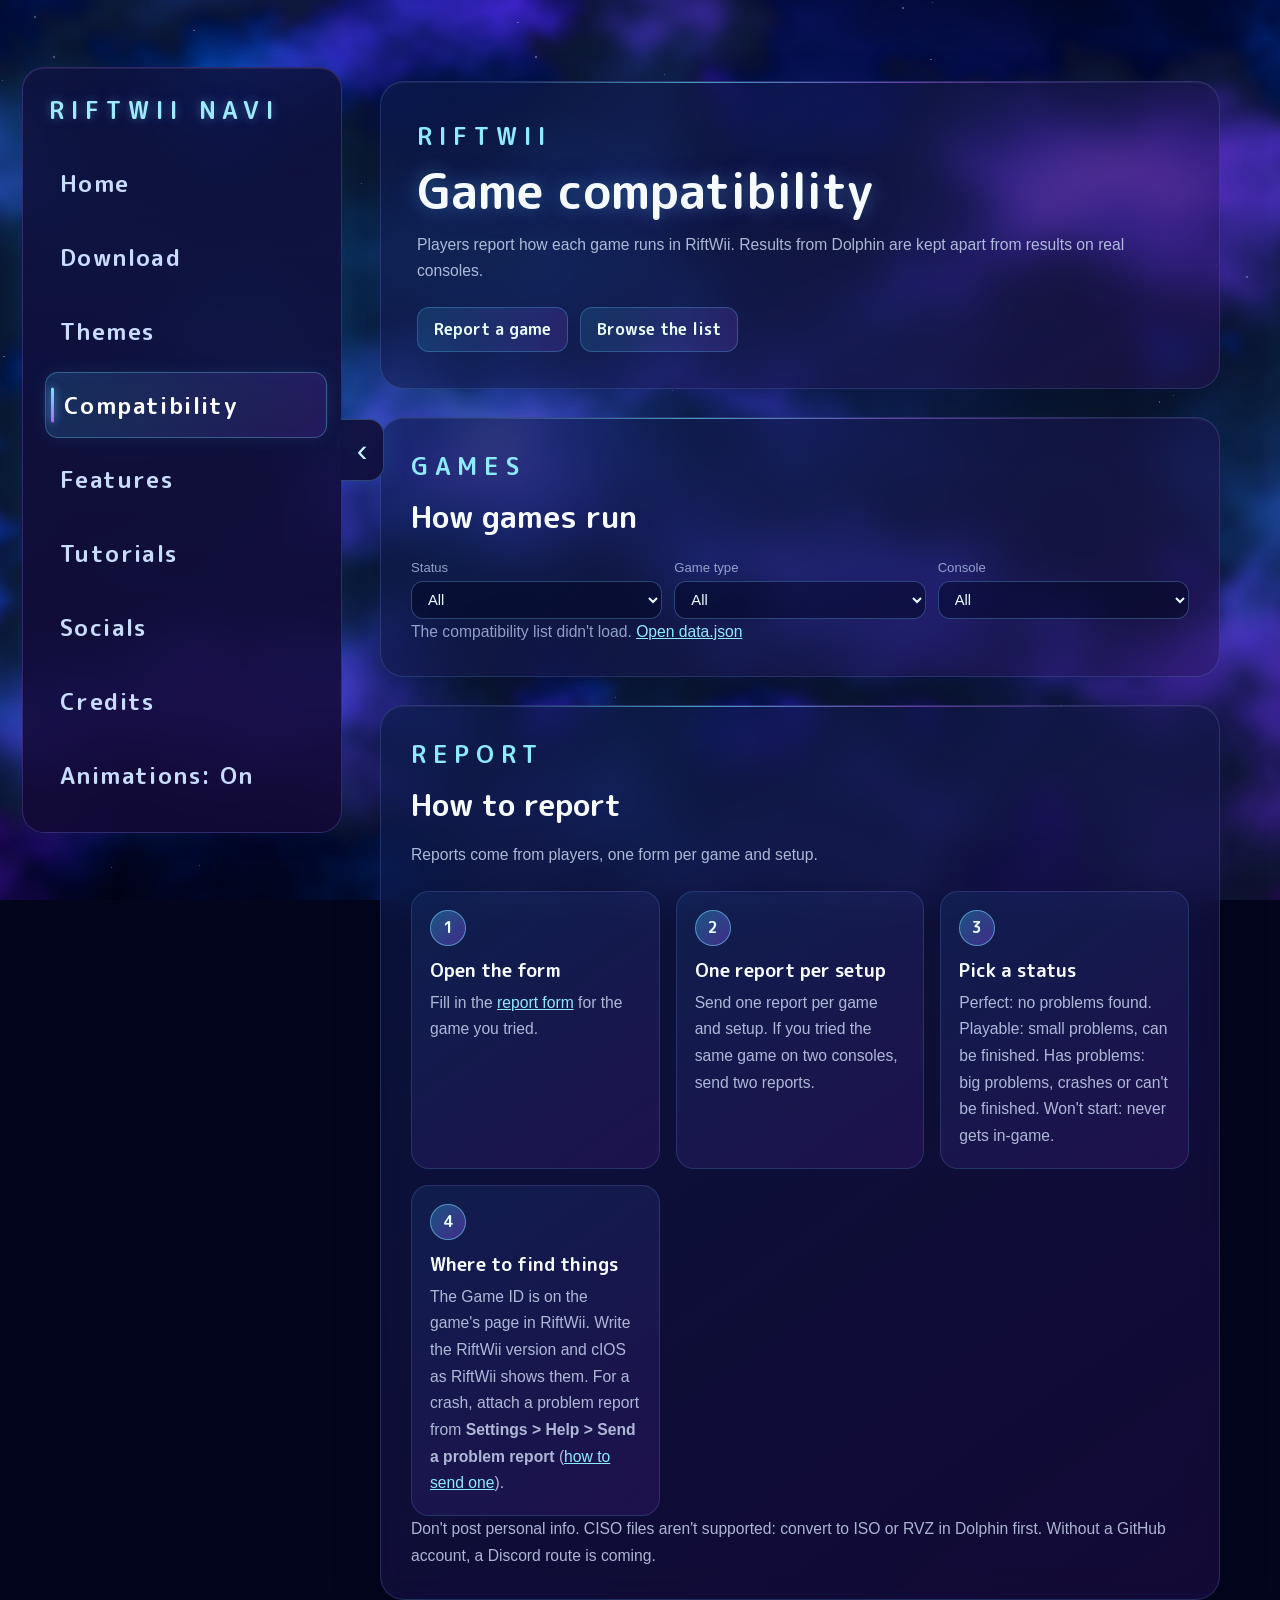
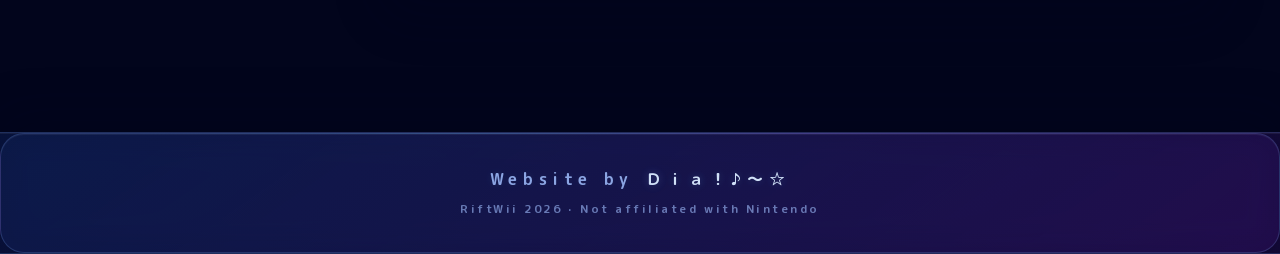
==== site/compatibility.html @ 5baed7f6 "Website: a Compatibility page, the list of how games run in RiftWii The page reads the reports from " ====
<!-- SPDX-FileCopyrightText: 2026 RiftWii contributors -->
<!-- SPDX-License-Identifier: GPL-3.0-or-later -->
<!DOCTYPE html>
<html lang="en">
<head>
    <meta charset="UTF-8">
    <meta name="viewport" content="width=device-width, initial-scale=1.0">
    <title>Compatibility - RiftWii</title>
    <meta name="description" content="Which games run in RiftWii, as reported by players.">
    <link rel="stylesheet" href="css/lightbox.css?v=20261021-6">
    <link rel="stylesheet" href="css/style.css?v=20261105-1">

    <meta property="og:title" content="RiftWii Compatibility">
    <meta
        property="og:description"
        content="Which games run in RiftWii, as reported by players."
    >
    <meta property="og:type" content="website">
    <meta
        property="og:image"
        content="https://github.com/KakarottoCake/Riftwii/raw/main/docs/images/banner.png"
    >
    <meta name="twitter:card" content="summary_large_image">
    <meta name="twitter:title" content="RiftWii Compatibility">
    <meta
        name="twitter:description"
        content="Which games run in RiftWii, as reported by players."
    >
    <meta
        name="twitter:image"
        content="https://github.com/KakarottoCake/Riftwii/raw/main/docs/images/banner.png"
    >
    <link
        rel="icon"
        type="image/png"
        href="https://github.com/KakarottoCake/Riftwii/blob/main/hbc/icon.png?raw=true"
    >
</head>
<!-- "loaded" from the start: this page has no title intro, so the navigation bar and the panels are there at once. -->
<body class="loaded compatibility-page">
    <div class="background">
        <div class="haze-main"></div>
        <div class="mist haze-1"></div>
        <div class="mist haze-2"></div>
        <div class="stars" id="stars"></div>
    </div>

    <aside class="tbar delayed-ui" id="tbar" aria-label="Primary navigation">
        <button
            class="tbar-toggle"
            id="tbarToggle"
            type="button"
            aria-label="Hide navigation"
            aria-expanded="true"
        >
            <span class="tbar-arrow">‹</span>
        </button>

        <div class="tbar-brand">RIFTWII<span class="tbar-brand-extra"> NAVI</span></div>

        <button
            class="tbar-menu-button"
            id="navMenuButton"
            type="button"
            aria-label="Menu"
            aria-expanded="false"
            aria-controls="navPanel"
        >
            <span class="tbar-menu-icon" aria-hidden="true"></span>
            <span class="tbar-menu-text">Menu</span>
        </button>

        <nav class="tbar-links" id="navPanel" aria-label="Sections">
            <a href="index.html#home">Home</a>
            <a href="index.html#download">Download</a>
            <a href="themes.html">Themes</a>
            <a class="active" href="compatibility.html" aria-current="page">Compatibility</a>
            <a href="index.html#features">Features</a>
            <a href="index.html#tutorials">Tutorials</a>
            <a href="index.html#socials">Socials</a>
            <a href="index.html#credits">Credits</a>

            <button
                class="tbar-motion-toggle"
                id="motionToggle"
                type="button"
                aria-pressed="false"
            >
                Animations: On
            </button>
        </nav>
    </aside>
    <div class="nav-scrim" id="navScrim" aria-hidden="true"></div>

    <main class="page-content">
        <section class="page-section compatibility-top" id="top">
            <div class="content-shell">
                <article class="content-box intro-box section-box reveal-box">
                    <span class="box-kicker">RIFTWII</span>
                    <h1>Game compatibility</h1>
                    <p>
                        Players report how each game runs in RiftWii. Results from Dolphin are kept apart from results on real consoles.
                    </p>
                    <div class="themes-actions">
                        <a class="download-button" href="https://github.com/RiftWii/compatibility/issues/new?template=report.yml" target="_blank" rel="noopener noreferrer">Report a game</a>
                        <a class="download-button" href="#list">Browse the list</a>
                    </div>
                </article>
            </div>
        </section>

        <section class="page-section" id="list">
            <div class="content-shell">
                <article class="content-box section-box reveal-box">
                    <span class="box-kicker">GAMES</span>
                    <h2>How games run</h2>
                    <p id="compatCount">Loading the list…</p>

                    <div class="tutorial-browser">
                        <div class="tutorial-search-wrap">
                            <input
                                class="tutorial-search"
                                id="compatSearch"
                                type="search"
                                placeholder="Search by name or Game ID"
                                aria-label="Search games"
                                hidden
                            >
                        </div>
                        <div class="compat-filters" role="group" aria-label="Filters">
                            <div class="compat-filter">
                                <label for="compatStatus">Status</label>
                                <select id="compatStatus" aria-label="Filter by status">
                                    <option value="all">All</option>
                                    <option value="Perfect">Perfect</option>
                                    <option value="Playable">Playable</option>
                                    <option value="Has problems">Has problems</option>
                                    <option value="Won't start">Won't start</option>
                                    <option value="dolphin-only">Dolphin only</option>
                                </select>
                            </div>
                            <div class="compat-filter">
                                <label for="compatType">Game type</label>
                                <select id="compatType" aria-label="Filter by game type">
                                    <option value="all">All</option>
                                    <option value="Wii">Wii</option>
                                    <option value="GameCube">GameCube</option>
                                    <option value="Channel / WiiWare / VC">Channel</option>
                                </select>
                            </div>
                            <div class="compat-filter">
                                <label for="compatConsole">Console</label>
                                <select id="compatConsole" aria-label="Filter by console">
                                    <option value="all">All</option>
                                    <option value="Wii">Wii</option>
                                    <option value="Wii mini">Wii mini</option>
                                    <option value="Wii U (vWii)">Wii U (vWii)</option>
                                </select>
                            </div>
                        </div>
                        <div id="compatList" aria-live="polite"></div>
                    </div>
                </article>
            </div>
        </section>

        <section class="page-section" id="report">
            <div class="content-shell">
                <article class="content-box section-box reveal-box">
                    <span class="box-kicker">REPORT</span>
                    <h2>How to report</h2>
                    <p>Reports come from players, one form per game and setup.</p>

                    <div class="theme-steps">
                        <div class="theme-step">
                            <h3>Open the form</h3>
                            <p>Fill in the <a href="https://github.com/RiftWii/compatibility/issues/new?template=report.yml" target="_blank" rel="noopener noreferrer">report form</a> for the game you tried.</p>
                        </div>
                        <div class="theme-step">
                            <h3>One report per setup</h3>
                            <p>Send one report per game and setup. If you tried the same game on two consoles, send two reports.</p>
                        </div>
                        <div class="theme-step">
                            <h3>Pick a status</h3>
                            <p>Perfect: no problems found. Playable: small problems, can be finished. Has problems: big problems, crashes or can't be finished. Won't start: never gets in-game.</p>
                        </div>
                        <div class="theme-step">
                            <h3>Where to find things</h3>
                            <p>The Game ID is on the game's page in RiftWii. Write the RiftWii version and cIOS as RiftWii shows them. For a crash, attach a problem report from <strong>Settings &gt; Help &gt; Send a problem report</strong> (<a href="tutorials/send-a-problem-report.html">how to send one</a>).</p>
                        </div>
                    </div>

                    <p class="themes-note">
                        Don't post personal info. CISO files aren't supported: convert to ISO or RVZ in Dolphin first. Without a GitHub account, a Discord route is coming.
                    </p>
                </article>
            </div>
        </section>
    </main>

    <footer class="site-footer">
        <div class="footer-inner">
            <div class="footer-main">
                <span class="footer-label">Website by</span>
                <span class="footer-author">Ｄｉａ！♪～☆</span>
            </div>
            <div class="footer-year">
                RiftWii 2026 · Not affiliated with Nintendo
            </div>
        </div>
    </footer>

    <script src="java/script.js?v=20261105-1"></script>
<script src="java/lightbox.js?v=20261021-6"></script>
</body>
</html>
---- site/css/style.css ----
/* SPDX-FileCopyrightText: 2026 RiftWii contributors */
/* SPDX-License-Identifier: GPL-3.0-or-later */
img {
    -webkit-user-drag: none;
    user-select: none;
}

@font-face {
    font-family: "Rounded";
    src: url("../resources/fonts/rounded.ttf") format("truetype");
    font-weight: normal;
    font-style: normal;
}

* {
    box-sizing: border-box;
}

html {
    scroll-behavior: smooth;
}

html,
body {
    margin: 0;
    padding: 0;
    min-height: 100%;
}

body {
    background: #02051c;
    color: white;
    font-family: "Rounded", sans-serif;
    overflow-x: hidden;
}

.background {
    position: fixed;
    inset: 0;
    width: 100vw;
    height: 100vh;
    overflow: hidden;
    z-index: -10;
    background: #02051c;
}

.haze-main {
    position: absolute;
    inset: -20px;
    background-image: url("../resources/img/hazebg.png");
    background-size: cover;
    background-position: center;
    background-repeat: no-repeat;
    transform: scale(1.05);
    z-index: 1;
}

.mist {
    position: absolute;
    width: 135vw;
    height: 135vh;
    top: -17.5vh;
    left: -17.5vw;
    background-size: cover;
    background-position: center;
    background-repeat: no-repeat;
    pointer-events: none;
    will-change: transform, opacity;
}

.haze-1 {
    background-image: url("../resources/img/haze1.png");
    opacity: 0.97;
    filter: blur(1px);
    z-index: 3;
    animation:
        hazeMovement1 28s ease-in-out infinite alternate,
        hazeBreathing1 10s ease-in-out infinite alternate;
}

.haze-2 {
    background-image: url("../resources/img/haze2.png");
    opacity: 0.76;
    filter: blur(6px);
    z-index: 4;
    animation:
        hazeMovement2 38s ease-in-out infinite alternate,
        hazeBreathing2 14s ease-in-out infinite alternate;
}

.stars {
    position: absolute;
    inset: 0;
    z-index: 5;
    overflow: hidden;
    pointer-events: none;
}

.star {
    position: absolute;
    width: 2px;
    height: 2px;
    background: white;
    border-radius: 50%;
    opacity: 0.35;
    box-shadow:
        0 0 4px rgba(255, 255, 255, 0.7),
        0 0 9px rgba(255, 255, 255, 0.28);
    animation: twinkle linear infinite;
}

@keyframes twinkle {
    0%, 100% {
        opacity: 0.15;
        transform: scale(0.7);
    }

    50% {
        opacity: 0.9;
        transform: scale(1.2);
    }
}

@keyframes hazeMovement1 {
    0% {
        transform: translate3d(-3%, -1%, 0) scale(1.03);
    }

    25% {
        transform: translate3d(1%, 2%, 0) scale(1.07);
    }

    50% {
        transform: translate3d(5%, -2%, 0) scale(1.04);
    }

    75% {
        transform: translate3d(2%, 3%, 0) scale(1.08);
    }

    100% {
        transform: translate3d(-2%, 1%, 0) scale(1.05);
    }
}

@keyframes hazeMovement2 {
    0% {
        transform: translate3d(4%, 2%, 0) scale(1.08);
    }

    25% {
        transform: translate3d(0%, -2%, 0) scale(1.04);
    }

    50% {
        transform: translate3d(-5%, 2%, 0) scale(1.09);
    }

    75% {
        transform: translate3d(-1%, -3%, 0) scale(1.05);
    }

    100% {
        transform: translate3d(3%, 0%, 0) scale(1.08);
    }
}

@keyframes hazeBreathing1 {
    from {
        opacity: 0.73;
    }

    to {
        opacity: 0.97;
    }
}

@keyframes hazeBreathing2 {
    from {
        opacity: 0.49;
    }

    to {
        opacity: 0.76;
    }
}

.page-content {
    position: relative;
    z-index: 10;
    min-height: 100vh;
    padding: 0 60px 90px;
    transition: padding-left 0.9s cubic-bezier(0.16, 1, 0.3, 1);
}

body.loaded .page-content {
    padding-left: 270px;
}

.hero {
    min-height: 100vh;
    display: flex;
    align-items: center;
    justify-content: center;
    text-align: center;
}

.title-wrap {
    position: relative;
    display: inline-flex;
    flex-direction: column;
    align-items: center;
}

.welcome {
    margin-bottom: 20px;
    font-size: clamp(1rem, 2vw, 1.45rem);
    letter-spacing: 0.22em;
    text-transform: uppercase;
    color: #d7f4ff;
    text-shadow:
        0 0 8px rgba(107, 220, 255, 0.35),
        0 0 20px rgba(151, 83, 255, 0.24);
    opacity: 0;
    transform: translateY(18px) scale(0.72);
    filter: blur(5px);
    transition:
        opacity 0.9s ease,
        transform 1s cubic-bezier(0.16, 1, 0.3, 1),
        filter 0.9s ease;
}

body.loaded .welcome {
    opacity: 1;
    transform: translateY(0) scale(1);
    filter: blur(0);
}

.mod-loader {
    margin-top: 30px;
    letter-spacing: 0.35em;
    font-size: clamp(0.8rem, 1.8vw, 1.4rem);
    color: #9dbaf8;
    text-shadow:
        0 0 8px rgba(120, 190, 255, 0.12),
        0 0 18px rgba(120, 190, 255, 0.05);
    opacity: 0.88;
}

.riftwii {
    position: relative;
    display: inline-flex;
    align-items: center;
    isolation: isolate;
    z-index: 10;
    margin: 0;
    font-size: clamp(3rem, 8vw, 8rem);
    letter-spacing: 0.03em;
    line-height: 1;
    --orbit-opacity: 0.92;
    --orbit-thickness: 6;
    --orbit-rotation: 12deg;
    --orbit-scale: 1.38;
}

.rift-letter {
    position: relative;
    display: inline-block;
    z-index: 3;
    animation: textWave 4s ease-in-out infinite;
}

.letter-face {
    position: relative;
    display: inline-block;
    z-index: 3;
    background-clip: text;
    -webkit-background-clip: text;
    color: transparent;
    -webkit-text-fill-color: transparent;
}

.letter-glow {
    position: absolute;
    left: 0;
    top: 0;
    z-index: 1;
    pointer-events: none;
    user-select: none;
}

.left-group .letter-face {
    background-image: linear-gradient(
        180deg,
        #ffffff 0%,
        #f8fdff 28%,
        #e8faff 56%,
        #caefff 76%,
        #a2e5ff 100%
    );
}

.left-group .letter-glow {
    color: #79e5ff;
    text-shadow:
        0 0 7px rgba(121, 229, 255, 0.60),
        0 0 15px rgba(67, 215, 255, 0.34),
        0 0 28px rgba(67, 215, 255, 0.16);
}

.right-group .letter-face {
    background-image: linear-gradient(
        180deg,
        #83e9ff 0%,
        #70dcff 22%,
        #63ceff 45%,
        #63c0ff 68%,
        #73b2ff 100%
    );
}

.right-group .letter-glow {
    color: #b35cff;
    text-shadow:
        0 0 7px rgba(179, 92, 255, 0.58),
        0 0 15px rgba(159, 74, 255, 0.34),
        0 0 28px rgba(139, 61, 255, 0.16);
}

.rift-divider {
    position: relative;
    display: inline-flex;
    align-items: center;
    justify-content: center;
    width: 0.34em;
    height: 1.32em;
    margin: 0 -0.02em;
    z-index: 4;
    transform: translateY(0.03em);
}

.rift-image {
    position: relative;
    z-index: 3;
    width: 250%;
    height: 250%;
    object-fit: contain;
    image-rendering: auto;
    animation: riftPulse 3.1s ease-in-out infinite;
    pointer-events: none;
    user-select: none;
}

.rift-embers {
    position: absolute;
    inset: -10% -40%;
    z-index: 2;
    pointer-events: none;
}

.ember {
    position: absolute;
    left: 50%;
    top: 50%;
    width: var(--size);
    height: var(--size);
    border-radius: 50%;
    background: rgba(255, 255, 255, 0.95);
    box-shadow:
        0 0 6px rgba(255, 255, 255, 0.85),
        0 0 14px rgba(255, 255, 255, 0.35);
    opacity: 0;
    transform: translate(-50%, -50%);
    animation: emberFloat var(--dur) ease-out infinite;
    animation-delay: var(--delay);
}

@keyframes emberFloat {
    0% {
        opacity: 0;
        transform: translate(calc(-50% + var(--x0)), calc(-50% + var(--y0))) scale(0.4);
    }

    10% {
        opacity: 0.95;
    }

    100% {
        opacity: 0;
        transform: translate(calc(-50% + var(--x1)), calc(-50% + var(--y1))) scale(0.12);
    }
}

@keyframes riftPulse {
    0%, 100% {
        transform: scaleY(0.985) scaleX(0.985);
        filter:
            drop-shadow(0 0 4px rgba(255, 255, 255, 0.82))
            drop-shadow(0 0 10px rgba(180, 235, 255, 0.46))
            drop-shadow(0 0 20px rgba(180, 235, 255, 0.22));
    }

    50% {
        transform: scaleY(1.03) scaleX(1.02);
        filter:
            drop-shadow(0 0 7px rgba(255, 255, 255, 0.98))
            drop-shadow(0 0 16px rgba(180, 235, 255, 0.68))
            drop-shadow(0 0 28px rgba(180, 235, 255, 0.34));
    }
}

.rift-orbit {
    position: absolute;
    left: 50%;
    top: 50%;
    width: 170%;
    height: 132%;
    z-index: 0;
    transform:
        translate(-50%, -50%)
        rotate(var(--orbit-rotation))
        scale(var(--orbit-scale));
    overflow: visible;
    pointer-events: none;
}

.orbit-trace {
    fill: none;
    stroke-width: var(--orbit-thickness);
    stroke-linecap: round;
    vector-effect: non-scaling-stroke;
}

.orbit-blue-trace {
    stroke: url("#blueGradient");
    filter: url("#blueOrbitGlow");
    animation: orbitBreatheBlue 4s ease-in-out infinite;
}

.orbit-purple-trace {
    stroke: url("#purpleGradient");
    filter: url("#purpleOrbitGlow");
    animation: orbitBreathePurple 4.8s ease-in-out infinite;
}

@keyframes orbitBreatheBlue {
    0%, 100% {
        opacity: calc(var(--orbit-opacity) * 0.55);
    }

    50% {
        opacity: var(--orbit-opacity);
    }
}

@keyframes orbitBreathePurple {
    0%, 100% {
        opacity: calc(var(--orbit-opacity) * 0.48);
    }

    50% {
        opacity: calc(var(--orbit-opacity) * 0.94);
    }
}

@keyframes textWave {
    0%, 100% {
        transform: translateY(0);
    }

    50% {
        transform: translateY(-6px);
    }
}
.social-embed-grid {
    width: 100%;

    margin-top: 26px;

    display: grid;

    grid-template-columns:
        repeat(2, minmax(0, 1fr));

    gap: 20px;
}


.discord-invite,
.github-invite {
    width: 100%;
    min-width: 0;

    padding:
        38px
        40px
        40px;

    display: flex;

    flex-direction: column;

    align-items: center;

    justify-content: center;

    text-align: center;

    border-radius: 14px;

    background: #242428;

    box-shadow:
        0 18px 48px
            rgba(
                0,
                0,
                25,
                0.28
            ),
        0 0 30px
            rgba(
                85,
                76,
                255,
                0.06
            );
}


.discord-server-icon {
    width: 82px;
    height: 82px;

    margin-bottom: 17px;

    display: flex;

    align-items: center;

    justify-content: center;

    border-radius: 22px;

    overflow: hidden;

    background: #ffffff;

    box-shadow:
        0 5px 15px
            rgba(
                0,
                0,
                0,
                0.25
            );
}


.discord-server-icon img {
    display: block;

    width: 100%;
    height: 100%;

    object-fit: cover;
}


.github-repo-icon {
    width: 82px;
    height: 82px;

    margin-bottom: 17px;

    display: flex;

    align-items: center;

    justify-content: center;

    border-radius: 22px;

    overflow: hidden;

    background: #0d1117;

    box-shadow:
        0 5px 15px
            rgba(
                0,
                0,
                0,
                0.25
            );
}


.github-repo-icon img {
    display: block;

    width: 52px;
    height: 52px;

    object-fit: contain;
}


.discord-invite-text,
.github-invite-text {
    margin:
        0
        0
        10px
        !important;

    color:
        #d6d6db
        !important;

    font-family:
        Arial,
        sans-serif
        !important;

    font-size:
        1.05rem
        !important;

    line-height:
        1.4
        !important;
}


.discord-server-name,
.github-repo-name {
    margin:
        0
        0
        28px;

    color: #ffffff;

    font-family:
        Arial,
        sans-serif;

    font-size:
        clamp(
            1.35rem,
            2.5vw,
            2rem
        );

    font-weight: 700;

    overflow-wrap: anywhere;
}


.discord-join-button,
.github-repo-button {
    width: 100%;

    min-height: 50px;

    display: flex;

    align-items: center;

    justify-content: center;

    padding:
        12px
        22px;

    border-radius: 9px;

    color: #ffffff;

    font-family:
        Arial,
        sans-serif;

    font-size: 1rem;

    font-weight: 600;

    text-decoration: none;

    box-shadow:
        0 5px 16px
            rgba(
                0,
                0,
                0,
                0.18
            );

    transition:
        background 0.2s ease,
        transform 0.2s ease,
        box-shadow 0.2s ease;
}


.discord-join-button {
    background: #5865f2;
}


.github-repo-button {
    background: #2f3338;

    border:
        1px solid
        rgba(
            255,
            255,
            255,
            0.12
        );
}


.discord-join-button:hover,
.discord-join-button:focus-visible {
    background: #6875f5;

    transform:
        translateY(-2px);

    box-shadow:
        0 8px 20px
            rgba(
                0,
                0,
                0,
                0.24
            );

    outline: none;
}


.github-repo-button:hover,
.github-repo-button:focus-visible {
    background: #3a3f45;

    transform:
        translateY(-2px);

    box-shadow:
        0 8px 20px
            rgba(
                0,
                0,
                0,
                0.24
            );

    outline: none;
}


.discord-join-button:active,
.github-repo-button:active {
    transform:
        translateY(0);
}


@media (max-width: 760px) {

    .social-embed-grid {
        grid-template-columns:
            1fr;
    }

}


@media (max-width: 650px) {

    .discord-invite,
    .github-invite {
        padding:
            30px
            22px;
    }

    .discord-server-icon,
    .github-repo-icon {
        width: 72px;
        height: 72px;
    }

    .github-repo-icon img {
        width: 44px;
        height: 44px;
    }

}
.tbar {
    position: fixed;
    left: 22px;
    top: 50%;
    z-index: 1000;
    width: 210px;
    padding: 24px 18px;
    border: 1px solid rgba(151, 115, 255, 0.26);
    border-radius: 22px;
    background:
        linear-gradient(
            180deg,
            rgba(14, 19, 64, 0.88),
            rgba(19, 9, 55, 0.86)
        );
    box-shadow:
        0 0 32px rgba(61, 178, 255, 0.08),
        inset 0 1px 0 rgba(255, 255, 255, 0.07);
    backdrop-filter: blur(18px);
    opacity: 0;
    transform:
        translate(-135%, -50%)
        scale(0.72);
    transform-origin: left center;
    transition:
        opacity 0.85s ease,
        transform 1.05s cubic-bezier(0.16, 1, 0.3, 1);
}

body.loaded .tbar {
    opacity: 1;
    transform:
        translate(0, -50%)
        scale(1);
}

.tbar-brand {
    margin: 0 8px 22px;
    font-size: 1.5rem;
    letter-spacing: 0.28em;
    color: #9feaff;
    text-shadow:
        0 0 10px rgba(88, 221, 255, 0.35),
        0 0 22px rgba(158, 80, 255, 0.20);
}

.tbar-links {
    display: flex;
    flex-direction: column;
    gap: 8px;
}

.tbar-links a {
    display: block;
    padding: 12px 14px;
    border: 1px solid transparent;
    border-radius: 13px;
    color: #c9dbff;
    text-decoration: none;
    font-size: 0.95rem;
    letter-spacing: 0.06em;
    transition:
        color 0.25s ease,
        border-color 0.25s ease,
        background 0.25s ease,
        transform 0.25s ease,
        box-shadow 0.25s ease;
}

.tbar-links a:hover,
.tbar-links a:focus-visible,
.tbar-links a.active {
    color: white;
    border-color: rgba(113, 218, 255, 0.26);
    background:
        linear-gradient(
            90deg,
            rgba(66, 211, 255, 0.13),
            rgba(155, 80, 255, 0.12)
        );
    box-shadow:
        0 0 18px rgba(72, 210, 255, 0.07);
    transform: translateX(4px);
    outline: none;
}

.delayed-content {
    opacity: 0;
    transform: translateY(48px) scale(0.97);
    filter: blur(7px);
    pointer-events: none;
    transition:
        opacity 1s ease 0.15s,
        transform 1.05s cubic-bezier(0.16, 1, 0.3, 1) 0.15s,
        filter 0.9s ease 0.15s;
}

body.loaded .delayed-content {
    opacity: 1;
    transform: translateY(0) scale(1);
    filter: blur(0);
    pointer-events: auto;
}

.content-shell {
    width: min(1050px, 100%);
    margin: 0 auto;
    padding: 40px 0 100px;
}

.content-grid {
    display: grid;
    grid-template-columns: repeat(3, minmax(0, 1fr));
    gap: 20px;
    margin-top: 20px;
}

.content-box {
    position: relative;
    padding: 30px;
    border: 1px solid rgba(135, 181, 255, 0.18);
    border-radius: 24px;
    background:
        linear-gradient(
            145deg,
            rgba(12, 27, 75, 0.64),
            rgba(38, 15, 83, 0.48)
        );
    box-shadow:
        0 18px 50px rgba(0, 0, 30, 0.20),
        inset 0 1px 0 rgba(255, 255, 255, 0.06);
    backdrop-filter: blur(16px);
    overflow: hidden;
}

.content-box::before {
    content: "";
    position: absolute;
    left: 12%;
    right: 12%;
    top: 0;
    height: 1px;
    background: linear-gradient(
        90deg,
        transparent,
        rgba(91, 223, 255, 0.65),
        rgba(183, 91, 255, 0.48),
        transparent
    );
}

.intro-box {
    padding: 36px;
}

.box-kicker {
    display: inline-block;
    margin-bottom: 10px;
    color: #8feaff;
    font-size: 1.5rem;
    letter-spacing: 0.28em;
}

.content-box h2 {
    margin: 0 0 14px;
    font-size: clamp(1.35rem, 2.4vw, 2rem);
    color: #f6fbff;
}

.content-box p {
    margin: 0;
    color: rgba(217, 229, 255, 0.78);
    font-family: Arial, sans-serif;
    line-height: 1.7;
    font-size: 0.98rem;
}

.content-link,
.download-button {
    display: inline-flex;
    align-items: center;
    justify-content: center;
    margin-top: 22px;
    min-height: 44px;
    padding: 10px 16px;
    border-radius: 12px;
    color: #eafdff;
    text-decoration: none;
    border: 1px solid rgba(98, 217, 255, 0.25);
    background:
        linear-gradient(
            90deg,
            rgba(59, 211, 255, 0.13),
            rgba(154, 79, 255, 0.16)
        );
    transition:
        transform 0.25s ease,
        box-shadow 0.25s ease,
        border-color 0.25s ease;
}

.content-link:hover,
.content-link:focus-visible,
.download-button:hover,
.download-button:focus-visible {
    transform: translateY(-2px);
    border-color: rgba(126, 229, 255, 0.52);
    box-shadow:
        0 0 18px rgba(70, 215, 255, 0.12),
        0 0 28px rgba(157, 76, 255, 0.08);
    outline: none;
}

@media (max-width: 900px) {
    body.loaded .page-content {
        padding-left: 220px;
    }

    .tbar {
        left: 14px;
        width: 175px;
        padding: 18px 13px;
    }

    .content-grid {
        grid-template-columns: 1fr;
    }
}

@media (max-width: 680px) {
    .page-content,
    body.loaded .page-content {
        padding-left: 22px;
        padding-right: 22px;
    }

    .tbar {
        left: 12px;
        right: 12px;
        top: 12px;
        width: auto;
        padding: 10px 12px;
        border-radius: 16px;
        transform: translateY(-140%) scale(0.92);
    }

    body.loaded .tbar {
        transform: translateY(0) scale(1);
    }

    .tbar-brand {
        display: none;
        font-size: 1.5em;
    }

    .tbar-links {
        flex-direction: row;
        justify-content: space-between;
        gap: 4px;
    }

    .tbar-links a {
        padding: 9px 8px;
        font-size: 0.78rem;
    }

    .hero {
        min-height: 92vh;
    }

    .welcome {
        margin-top: 50px;
    }

    .content-shell {
        padding-top: 20px;
    }

    .content-box,
    .intro-box {
        padding: 22px;
    }
}

@media (prefers-reduced-motion: reduce) {
    *,
    *::before,
    *::after {
        scroll-behavior: auto !important;
        animation-duration: 0.001ms !important;
        animation-iteration-count: 1 !important;
        transition-duration: 0.001ms !important;
    }
}


body.page-locked {
    overflow: hidden;
    height: 100vh;
}

body.loaded {
    overflow-y: auto;
    height: auto;
}

.hero {
    align-items: flex-start;
    padding-top: clamp(120px, 18vh, 190px);
}

.hero-stack {
    width: min(980px, 100%);
    display: flex;
    flex-direction: column;
    align-items: center;
}

.hero-intro {
    width: min(980px, 100%);
    margin-top: 44px;
}

.delayed-content {
    opacity: 0;
    transform: translateY(70px) scale(0.88);
    filter: blur(8px);
    pointer-events: none;
    transition:
        opacity 1s ease 0.1s,
        transform 1.15s cubic-bezier(0.16, 1, 0.3, 1) 0.1s,
        filter 0.95s ease 0.1s;
}

body.loaded .delayed-content {
    opacity: 1;
    transform: translateY(0) scale(1);
    filter: blur(0);
    pointer-events: auto;
}

.page-section {
    min-height: 78vh;
    display: flex;
    align-items: center;
    scroll-margin-top: 40px;
}

.content-shell {
    width: min(980px, 100%);
    margin: 0 auto;
    padding: 70px 0 100px;
}

.section-box {
    width: 100%;
}

.tbar {
    overflow: visible;
}

.tbar-toggle {
    position: absolute;
    right: -43px;
    top: 50%;
    width: 43px;
    height: 62px;
    transform: translateY(-50%);
    display: flex;
    align-items: center;
    justify-content: center;
    border: 1px solid rgba(126, 210, 255, 0.28);
    border-left: 0;
    border-radius: 0 15px 15px 0;
    background: rgba(15, 15, 55, 0.90);
    color: #c6f4ff;
    cursor: pointer;
    box-shadow: 8px 0 22px rgba(66, 187, 255, 0.08);
    transition:
        background 0.25s ease,
        color 0.25s ease;
}

.tbar-arrow {
    display: block;
    font-family: Arial, sans-serif;
    font-size: 2rem;
    line-height: 1;
    transition: transform 0.35s ease;
}

body.tbar-collapsed .tbar-arrow {
    transform: rotate(180deg);
}

body.loaded.tbar-collapsed .tbar {
    transform: translate(calc(-100% - 22px), -50%) scale(1);
}

.tbar-toggle:hover,
.tbar-toggle:focus-visible {
    color: white;
    background:
        linear-gradient(
            180deg,
            rgba(39, 126, 199, 0.36),
            rgba(92, 43, 170, 0.34)
        );
    outline: none;
}

.tbar-links a {
    position: relative;
}

.tbar-links a::before {
    content: "";
    position: absolute;
    left: 5px;
    top: 50%;
    width: 3px;
    height: 0;
    border-radius: 999px;
    background: linear-gradient(#6fe7ff, #b263ff);
    transform: translateY(-50%);
    transition:
        height 0.25s ease,
        box-shadow 0.25s ease;
}

.tbar-links a.active::before {
    height: 55%;
    box-shadow:
        0 0 8px rgba(92, 225, 255, 0.60),
        0 0 12px rgba(174, 93, 255, 0.34);
}

.tbar-links a.active {
    color: white;
    border-color: rgba(113, 218, 255, 0.30);
    background:
        linear-gradient(
            90deg,
            rgba(66, 211, 255, 0.16),
            rgba(155, 80, 255, 0.14)
        );
    box-shadow:
        0 0 18px rgba(72, 210, 255, 0.10),
        inset 0 0 18px rgba(133, 75, 255, 0.04);
    transform: translateX(4px);
}

body.loaded:not(.tbar-collapsed) .page-content {
    padding-left: 270px;
}

body.loaded.tbar-collapsed .page-content {
    padding-left: 60px;
}

@media (max-width: 900px) {
    body.loaded:not(.tbar-collapsed) .page-content {
        padding-left: 220px;
    }
}

@media (max-width: 680px) {
    body.loaded:not(.tbar-collapsed) .page-content,
    body.loaded.tbar-collapsed .page-content {
        padding-left: 22px;
    }

    .tbar-toggle {
        right: 8px;
        top: calc(100% + 26px);
        width: 44px;
        height: 44px;
        border-left: 1px solid rgba(126, 210, 255, 0.28);
        border-radius: 50%;
    }

    body.loaded.tbar-collapsed .tbar {
        transform: translateY(calc(-100% - 70px)) scale(1);
    }

    body.tbar-collapsed .tbar-arrow {
        transform: rotate(-90deg);
    }
}



.page-section {
    min-height: 0;
    display: block;
    scroll-margin-top: 70px;
}

.content-shell {
    width: min(980px, 100%);
    margin: 0 auto;
    padding: 14px 0;
}

#features .content-shell {
    padding-top: 28px;
}

#credits .content-shell {
    padding-bottom: 90px;
}

.hero-intro {
    width: min(980px, 100%);
    margin-top: 44px;
    margin-bottom: 14px;
}



.reveal-box {
    opacity: 0;
    transform: translateY(64px) scale(0.88);
    filter: blur(7px);
    pointer-events: none;
    transition:
        opacity 0.8s ease,
        transform 0.95s cubic-bezier(0.16, 1, 0.3, 1),
        filter 0.8s ease;
    will-change: opacity, transform, filter;
}

.reveal-box.box-visible {
    opacity: 1;
    transform: translateY(0) scale(1);
    filter: blur(0);
    pointer-events: auto;
}

body:not(.loaded) .reveal-box {
    opacity: 0;
    pointer-events: none;
}

.release-grid {
    display: grid;
    grid-template-columns: 1fr;
    gap: 18px;
    margin-top: 26px;
}

.release-grid-single {
    width: min(620px, 100%);
    margin-left: auto;
    margin-right: auto;
}

.release-card {
    position: relative;
    min-width: 0;
    padding: 28px;
    border: 1px solid rgba(127, 205, 255, 0.20);
    border-radius: 18px;
    background:
        linear-gradient(
            145deg,
            rgba(23, 50, 107, 0.46),
            rgba(55, 20, 105, 0.42)
        );
    box-shadow:
        inset 0 1px 0 rgba(255, 255, 255, 0.05),
        0 0 28px rgba(75, 218, 255, 0.05),
        0 12px 28px rgba(0, 0, 20, 0.12);
    text-align: center;
}

.latest-release {
    width: 100%;
}

.release-type {
    display: inline-block;
    margin-bottom: 10px;
    color: #8feaff;
    font-size: 0.68rem;
    letter-spacing: 0.22em;
}

.release-card h3 {
    margin: 0 0 12px;
    color: #f5fbff;
    font-size: clamp(1.35rem, 2.2vw, 1.7rem);
}

.release-card p {
    min-height: 0;
    max-width: 520px;
    margin-left: auto;
    margin-right: auto;
}

.release-button {
    width: 100%;
    margin-top: 20px;
}

.download-intro {
    max-width: 760px;
}

@media (max-width: 760px) {
    .release-grid-single {
        width: 100%;
    }
}



body.page-locked .hero {
    min-height: 100vh;
}

body.loaded .hero {
    min-height: 0;
    padding-bottom: 14px;
}

body.loaded .hero-intro {
    margin-bottom: 0;
}

body.loaded #download .content-shell {
    padding-top: 14px;
}


.placeholder-image {
    display: block;
    width: 100%;
    aspect-ratio: 16 / 9;
    object-fit: cover;
    margin: 0 0 24px;
    border-radius: 18px;
    border: 1px solid rgba(120, 211, 255, 0.18);
    box-shadow:
        0 0 28px rgba(65, 206, 255, 0.08),
        0 0 42px rgba(152, 76, 255, 0.05);
}


.grid-image {
    display: grid;
    grid-template-columns: repeat(2, minmax(0, 1fr));

    gap: 16px;

    width: 100%;

    margin: 18px 0 24px;
}

.grid-image img {
    display: block;

    width: 100%;
    height: auto;

    object-fit: contain;

    border-radius: 16px;

    border:
        1px solid
        rgba(120, 211, 255, 0.18);

    box-shadow:
        0 0 28px
            rgba(65, 206, 255, 0.08),

        0 0 42px
            rgba(152, 76, 255, 0.05);
}

@media (max-width: 650px) {
    .grid-image {
        grid-template-columns: 1fr;
    }
}


#socials .content-box {
    background:
        linear-gradient(
            145deg,
            rgba(14, 30, 82, 0.68),
            rgba(52, 20, 101, 0.54)
        );
}





.site-footer {
    position: relative;
    z-index: 10;
    width: 100%;
    margin-top: 28px;
    padding: 0;
    border-top: 1px solid rgba(135, 181, 255, 0.18);
    border-bottom: 1px solid rgba(135, 181, 255, 0.18);
    background:
        linear-gradient(
            145deg,
            rgba(12, 27, 75, 0.66),
            rgba(38, 15, 83, 0.50)
        );
    box-shadow:
        0 -18px 50px rgba(0, 0, 30, 0.16),
        0 18px 50px rgba(0, 0, 30, 0.16),
        inset 0 1px 0 rgba(255, 255, 255, 0.06);
    backdrop-filter: blur(16px);
    overflow: hidden;
}

.site-footer::before {
    content: "";
    position: absolute;
    left: 8%;
    right: 8%;
    top: 0;
    height: 1px;
    background: linear-gradient(
        90deg,
        transparent,
        rgba(91, 223, 255, 0.65),
        rgba(183, 91, 255, 0.48),
        transparent
    );
}

.footer-inner {
    position: relative;

    width: 100%;
    min-height: 120px;

    padding: 28px 24px;

    display: flex;
    flex-direction: column;
    align-items: center;
    justify-content: center;

    gap: 10px;

    text-align: center;

    border: 1px solid rgba(135, 181, 255, 0.20);
    border-radius: 24px;

    background:
        linear-gradient(
            145deg,
            rgba(12, 27, 75, 0.70),
            rgba(38, 15, 83, 0.56)
        );

    box-shadow:
        0 18px 50px rgba(0, 0, 30, 0.22),
        inset 0 1px 0 rgba(255, 255, 255, 0.06);

    backdrop-filter: blur(16px);

    overflow: hidden;

    font-family: "Rounded", sans-serif;
}

.footer-main {
    display: flex;
    align-items: center;
    justify-content: center;

    gap: 0.7em;

    font-size: clamp(0.8rem, 1.4vw, 1rem);
    letter-spacing: 0.35em;

    color: #9dbaf8;

    text-shadow:
        0 0 8px rgba(120, 190, 255, 0.12),
        0 0 18px rgba(120, 190, 255, 0.05);
}

.footer-label {
    color: #9dbaf8;
    opacity: 0.88;
}

.footer-author {
    color: #d8e9ff;
    opacity: 0.96;

    text-shadow:
        0 0 8px rgba(120, 210, 255, 0.24),
        0 0 18px rgba(166, 92, 255, 0.18);
}

.footer-year {
    color: rgba(157, 186, 248, 0.62);

    font-size: 0.72rem;
    letter-spacing: 0.22em;
}



.tutorial-browser {
    margin-top: 26px;
}

.tutorial-search-wrap {
    display: block;
    width: 100%;
    margin-bottom: 14px;
}

.tutorial-search {
    width: 100%;
    min-height: 50px;
    padding: 0 17px;
    border: 1px solid rgba(116, 211, 255, 0.26);
    border-radius: 14px;
    outline: none;
    background:
        linear-gradient(
            90deg,
            rgba(29, 68, 131, 0.30),
            rgba(74, 38, 135, 0.26)
        );
    color: #eefaff;
    font-family: "Rounded", sans-serif;
    font-size: 0.98rem;
    box-shadow:
        inset 0 1px 0 rgba(255, 255, 255, 0.05),
        0 0 22px rgba(73, 203, 255, 0.04);
    transition:
        border-color 0.25s ease,
        box-shadow 0.25s ease,
        background 0.25s ease;
}

.tutorial-search::placeholder {
    color: rgba(202, 220, 255, 0.58);
}

.tutorial-search:focus {
    border-color: rgba(116, 226, 255, 0.62);
    box-shadow:
        0 0 0 3px rgba(75, 207, 255, 0.08),
        0 0 22px rgba(73, 203, 255, 0.09);
}

.tutorial-list {
    display: grid;
    gap: 9px;
}

.tutorial-item {
    display: flex;
    align-items: center;
    justify-content: space-between;
    gap: 16px;
    min-height: 54px;
    padding: 12px 15px;
    border: 1px solid rgba(126, 195, 255, 0.16);
    border-radius: 13px;
    background:
        linear-gradient(
            90deg,
            rgba(27, 55, 112, 0.34),
            rgba(69, 31, 128, 0.26)
        );
    color: #e8f5ff;
    text-decoration: none;
    transition:
        transform 0.22s ease,
        border-color 0.22s ease,
        background 0.22s ease,
        box-shadow 0.22s ease;
}

.tutorial-item:hover,
.tutorial-item:focus-visible {
    transform: translateX(4px);
    border-color: rgba(105, 222, 255, 0.42);
    background:
        linear-gradient(
            90deg,
            rgba(37, 91, 160, 0.44),
            rgba(91, 42, 163, 0.36)
        );
    box-shadow:
        0 0 18px rgba(65, 205, 255, 0.07);
    outline: none;
}

.tutorial-item-name {
    min-width: 0;
    overflow: hidden;
    text-overflow: ellipsis;
    white-space: nowrap;
}

.tutorial-item-arrow {
    flex: 0 0 auto;
    color: #91e8ff;
    font-family: Arial, sans-serif;
    font-size: 1.2rem;
}

.tutorial-toggle {
    width: 100%;
    min-height: 48px;
    margin-top: 14px;
    border: 1px solid rgba(126, 210, 255, 0.24);
    border-radius: 13px;
    background:
        linear-gradient(
            90deg,
            rgba(56, 177, 229, 0.13),
            rgba(142, 71, 255, 0.15)
        );
    color: #e7f7ff;
    font-family: "Rounded", sans-serif;
    font-size: 0.92rem;
    cursor: pointer;
    transition:
        transform 0.22s ease,
        border-color 0.22s ease,
        box-shadow 0.22s ease;
}

.tutorial-toggle:hover,
.tutorial-toggle:focus-visible {
    transform: translateY(-2px);
    border-color: rgba(126, 225, 255, 0.48);
    box-shadow:
        0 0 18px rgba(73, 207, 255, 0.08);
    outline: none;
}

.tutorial-status {
    padding: 16px 6px;
    color: rgba(210, 225, 255, 0.68);
    font-family: Arial, sans-serif;
}

.sr-only {
    position: absolute;
    width: 1px;
    height: 1px;
    padding: 0;
    margin: -1px;
    overflow: hidden;
    clip: rect(0, 0, 0, 0);
    white-space: nowrap;
    border: 0;
}


.tbar {
    width: 320px;
}

.tbar-links a {
    font-size: clamp(1rem, 2vw, 1.45rem);
    padding: 15px 18px;
}

body.loaded:not(.tbar-collapsed) .page-content {
    padding-left: 380px;
}

@media (max-width: 1100px) {
    .tbar {
        width: 275px;
    }

    .tbar-links a {
        font-size: clamp(1.15rem, 2.1vw, 1.6rem);
    }

    body.loaded:not(.tbar-collapsed) .page-content {
        padding-left: 330px;
    }
}

@media (max-width: 680px) {
    .tbar {
        width: auto;
    }

    .tbar-links a {
        font-size: 0.78rem;
        padding: 9px 8px;
    }

    body.loaded:not(.tbar-collapsed) .page-content {
        padding-left: 22px;
    }
}


.footer-inner {
    font-size: clamp(0.8rem, 1.8vw, 1.4rem);
}



.tutorial-toolbar {
    position: relative;
    display: grid;
    grid-template-columns: minmax(0, 1fr) auto;
    gap: 10px;
    align-items: start;
    margin-bottom: 14px;
}

.tutorial-search-wrap {
    margin-bottom: 0;
}

.tutorial-sort-wrap {
    position: relative;
    z-index: 20;
}

.tutorial-sort-button {
    min-width: 165px;
    min-height: 50px;
    padding: 0 15px;
    display: flex;
    align-items: center;
    justify-content: space-between;
    gap: 14px;
    border: 1px solid rgba(116, 211, 255, 0.26);
    border-radius: 14px;
    background:
        linear-gradient(
            90deg,
            rgba(29, 68, 131, 0.34),
            rgba(74, 38, 135, 0.30)
        );
    color: #eefaff;
    font-family: "Rounded", sans-serif;
    font-size: 0.9rem;
    cursor: pointer;
    box-shadow:
        inset 0 1px 0 rgba(255, 255, 255, 0.05),
        0 0 22px rgba(73, 203, 255, 0.04);
    transition:
        transform 0.24s ease,
        border-color 0.24s ease,
        box-shadow 0.24s ease,
        background 0.24s ease;
}

.tutorial-sort-button:hover,
.tutorial-sort-button:focus-visible,
.tutorial-sort-wrap.open .tutorial-sort-button {
    border-color: rgba(116, 226, 255, 0.55);
    box-shadow:
        0 0 0 3px rgba(75, 207, 255, 0.06),
        0 0 22px rgba(73, 203, 255, 0.08);
    outline: none;
}

.tutorial-sort-chevron {
    font-family: Arial, sans-serif;
    font-size: 1.15rem;
    line-height: 1;
    transition: transform 0.34s cubic-bezier(0.16, 1, 0.3, 1);
}

.tutorial-sort-wrap.open .tutorial-sort-chevron {
    transform: rotate(180deg);
}

.tutorial-sort-menu {
    position: absolute;
    left: 0;
    right: 0;
    top: calc(100% + 8px);
    display: grid;
    grid-template-rows: 0fr;
    opacity: 0;
    transform: translateY(-8px) scale(0.98);
    transform-origin: top center;
    pointer-events: none;
    transition:
        grid-template-rows 0.34s cubic-bezier(0.16, 1, 0.3, 1),
        opacity 0.24s ease,
        transform 0.34s cubic-bezier(0.16, 1, 0.3, 1);
}

.tutorial-sort-wrap.open .tutorial-sort-menu {
    grid-template-rows: 1fr;
    opacity: 1;
    transform: translateY(0) scale(1);
    pointer-events: auto;
}

.tutorial-sort-menu-inner {
    min-height: 0;
    overflow: hidden;
    padding: 0;
    border: 1px solid transparent;
    border-radius: 14px;
    background:
        linear-gradient(
            160deg,
            rgba(12, 31, 82, 0.97),
            rgba(47, 20, 94, 0.97)
        );
    box-shadow:
        0 14px 32px rgba(0, 0, 25, 0.32),
        inset 0 1px 0 rgba(255, 255, 255, 0.05);
    backdrop-filter: blur(18px);
    transition:
        padding 0.28s ease,
        border-color 0.28s ease;
}

.tutorial-sort-wrap.open .tutorial-sort-menu-inner {
    padding: 7px;
    border-color: rgba(126, 210, 255, 0.20);
}

.tutorial-sort-menu button {
    width: 100%;
    padding: 10px 11px;
    border: 0;
    border-radius: 9px;
    background: transparent;
    color: #dcecff;
    text-align: left;
    font-family: "Rounded", sans-serif;
    font-size: 0.82rem;
    cursor: pointer;
    opacity: 0;
    transform: translateY(-5px);
    transition:
        opacity 0.20s ease,
        transform 0.24s ease,
        background 0.20s ease,
        color 0.20s ease;
}

.tutorial-sort-wrap.open .tutorial-sort-menu button {
    opacity: 1;
    transform: translateY(0);
}

.tutorial-sort-wrap.open .tutorial-sort-menu button:nth-child(2) {
    transition-delay: 0.035s;
}

.tutorial-sort-wrap.open .tutorial-sort-menu button:nth-child(3) {
    transition-delay: 0.07s;
}

.tutorial-sort-wrap.open .tutorial-sort-menu button:nth-child(4) {
    transition-delay: 0.105s;
}

.tutorial-sort-menu button:hover,
.tutorial-sort-menu button:focus-visible,
.tutorial-sort-menu button.active {
    color: white;
    background:
        linear-gradient(
            90deg,
            rgba(59, 211, 255, 0.14),
            rgba(154, 79, 255, 0.16)
        );
    outline: none;
}

.tutorial-list {
    overflow: hidden;
    transition: height 0.42s cubic-bezier(0.16, 1, 0.3, 1);
}

.tutorial-item {
    transition:
        opacity 0.32s ease,
        transform 0.32s cubic-bezier(0.16, 1, 0.3, 1),
        border-color 0.22s ease,
        background 0.22s ease,
        box-shadow 0.22s ease;
}

.tutorial-item.entering {
    opacity: 0;
    transform: translateY(10px) scale(0.97);
}

.tutorial-item-main {
    min-width: 0;
    display: flex;
    flex-direction: column;
    gap: 4px;
}

.tutorial-item-date {
    color: rgba(176, 203, 239, 0.56);
    font-family: Arial, sans-serif;
    font-size: 0.74rem;
}

.tutorial-toggle {
    position: relative;
    overflow: hidden;
}

.tutorial-toggle::after {
    content: "";
    position: absolute;
    inset: 0;
    background: linear-gradient(
        90deg,
        transparent,
        rgba(255, 255, 255, 0.07),
        transparent
    );
    transform: translateX(-110%);
    transition: transform 0.55s ease;
}

.tutorial-toggle:hover::after {
    transform: translateX(110%);
}

@media (max-width: 720px) {
    .tutorial-toolbar {
        grid-template-columns: 1fr;
    }

    .tutorial-sort-button {
        width: 100%;
    }
}


.tutorial-browser {
    width: 100%;
}

.tutorial-list {
    width: 100%;
    overflow: hidden;
    transition:
        max-height 0.52s cubic-bezier(0.22, 1, 0.36, 1),
        opacity 0.28s ease;
}

.tutorial-item {
    width: 100%;
    opacity: 1;
    transform: translateY(0) scaleY(1);
    transform-origin: top center;
    transition:
        opacity 0.26s ease,
        transform 0.34s cubic-bezier(0.22, 1, 0.36, 1),
        margin 0.34s cubic-bezier(0.22, 1, 0.36, 1),
        padding 0.34s cubic-bezier(0.22, 1, 0.36, 1),
        min-height 0.34s cubic-bezier(0.22, 1, 0.36, 1);
}

.tutorial-item.tutorial-fading-out {
    opacity: 0;
    transform: translateY(-8px) scaleY(0.72);
}

.tutorial-item.tutorial-fading-in {
    opacity: 0;
    transform: translateY(8px) scaleY(0.82);
}

.tutorial-toggle {
    transform: translateY(0);
    transition:
        transform 0.42s cubic-bezier(0.22, 1, 0.36, 1),
        border-color 0.22s ease,
        box-shadow 0.22s ease,
        background 0.22s ease;
}

.tutorial-sort-wrap {
    transition:
        opacity 0.26s ease,
        transform 0.34s cubic-bezier(0.22, 1, 0.36, 1),
        max-width 0.34s cubic-bezier(0.22, 1, 0.36, 1);
}

.tutorial-sort-wrap.tutorial-sort-hidden {
    opacity: 0;
    transform: translateY(-6px) scale(0.96);
    pointer-events: none;
    max-width: 0;
    overflow: hidden;
}

.tutorial-sort-wrap:not(.tutorial-sort-hidden) {
    opacity: 1;
    transform: translateY(0) scale(1);
    max-width: 220px;
}

.tutorial-toolbar {
    grid-template-columns: minmax(0, 1fr) auto;
    transition: gap 0.34s ease;
}

.tutorial-toolbar:has(.tutorial-sort-hidden) {
    gap: 0;
}

@media (max-width: 720px) {
    .tutorial-sort-wrap:not(.tutorial-sort-hidden) {
        max-width: 100%;
    }
}



.split-ps {
    display: grid;
    grid-template-columns: repeat(2, minmax(0, 1fr));

    gap: 28px;

    width: 100%;

    margin: 18px 0 24px;
}

.split-ps > * {
    min-width: 0;
}

@media (max-width: 650px) {
    .split-ps {
        grid-template-columns: 1fr;
        gap: 18px;
    }
}



.features-grid {
    display: grid;
    grid-template-columns: repeat(2, minmax(0, 1fr));
    gap: 18px;
    width: 100%;
    margin-top: 26px;
    overflow: hidden;
    /* Rows keep their content's height while the grid's height is pinned for
       the open/close animation, instead of stretching to fill it. */
    align-content: start;
    transition: height 0.52s cubic-bezier(0.22, 1, 0.36, 1);
}

.feature-group {
    width: 100%;
    min-width: 0;
    padding: 22px;
    border: 1px solid rgba(126, 195, 255, 0.16);
    border-radius: 18px;
    background:
        linear-gradient(
            145deg,
            rgba(25, 57, 118, 0.34),
            rgba(73, 31, 132, 0.28)
        );
    box-shadow:
        inset 0 1px 0 rgba(255, 255, 255, 0.04),
        0 10px 28px rgba(0, 0, 30, 0.10);
    opacity: 1;
    transform: translateY(0);
    transition:
        opacity 0.28s ease,
        transform 0.36s cubic-bezier(0.22, 1, 0.36, 1);
}

.feature-group.feature-fade-in {
    opacity: 0;
    transform: translateY(12px);
}

.feature-group.feature-fade-out {
    opacity: 0;
    transform: translateY(-8px);
}

.feature-group h3 {
    margin: 0 0 14px;
    color: #f4fbff;
    font-size: clamp(1.05rem, 1.8vw, 1.35rem);
}

.feature-group ul {
    margin: 0;
    padding-left: 1.2rem;
}

.feature-group li {
    margin: 8px 0;
    color: rgba(219, 231, 255, 0.82);
    font-family: Arial, sans-serif;
    line-height: 1.5;
}

.features-status {
    grid-column: 1 / -1;
    padding: 14px 4px;
    color: rgba(210, 225, 255, 0.68);
    font-family: Arial, sans-serif;
}

.features-toggle {
    width: 100%;
    min-height: 48px;
    margin-top: 16px;
    border: 1px solid rgba(126, 210, 255, 0.24);
    border-radius: 13px;
    background:
        linear-gradient(
            90deg,
            rgba(56, 177, 229, 0.13),
            rgba(142, 71, 255, 0.15)
        );
    color: #e7f7ff;
    font-family: "Rounded", sans-serif;
    font-size: 0.92rem;
    cursor: pointer;
    overflow: hidden;
    transition:
        transform 0.24s ease,
        border-color 0.24s ease,
        box-shadow 0.24s ease;
}

.features-toggle:hover,
.features-toggle:focus-visible {
    transform: translateY(-2px);
    border-color: rgba(126, 225, 255, 0.48);
    box-shadow:
        0 0 18px rgba(73, 207, 255, 0.08);
    outline: none;
}

@media (max-width: 700px) {
    .features-grid {
        grid-template-columns: 1fr;
    }
}



/* The custom cursor rules return with the new cursor art. Until then they
   would request images that are gone (a 404 on every load) and, because of
   the !important on *, override cursor: pointer on the buttons.

html,
body,
* {
    cursor: url("../resources/img/player1_point.png") 40 50, auto !important;
}

body.mouse-down,
body.mouse-down * {
    cursor: url("../resources/img/player1_grab.png") 40 50, auto !important;
}
*/



.social-embed-grid {
    width: 100%;

    margin-top: 26px;

    display: grid;

    grid-template-columns:
        repeat(2, minmax(0, 1fr));

    gap: 20px;
}


.discord-invite,
.github-invite {
    width: 100%;
    min-width: 0;

    padding:
        38px
        40px
        40px;

    display: flex;

    flex-direction: column;

    align-items: center;

    justify-content: center;

    text-align: center;

    border-radius: 14px;

    background: #242428;

    box-shadow:
        0 18px 48px
            rgba(
                0,
                0,
                25,
                0.28
            ),
        0 0 30px
            rgba(
                85,
                76,
                255,
                0.06
            );
}


.discord-server-icon {
    width: 82px;
    height: 82px;

    margin-bottom: 17px;

    display: flex;

    align-items: center;

    justify-content: center;

    border-radius: 22px;

    overflow: hidden;

    background: #ffffff;

    box-shadow:
        0 5px 15px
            rgba(
                0,
                0,
                0,
                0.25
            );
}


.discord-server-icon img {
    display: block;

    width: 100%;
    height: 100%;

    object-fit: cover;
}


.github-repo-icon {
    width: 82px;
    height: 82px;

    margin-bottom: 17px;

    display: flex;
    align-items: center;
    justify-content: center;

    border-radius: 22px;

    overflow: hidden;

    background: #0d1117;

    box-shadow:
        0 5px 15px rgba(0, 0, 0, 0.25);
}

.github-repo-icon img {
    display: block;

    width: 52px;
    height: 52px;

    object-fit: contain;
}



.discord-invite-text,
.github-invite-text {
    margin:
        0
        0
        10px
        !important;

    color:
        #d6d6db
        !important;

    font-family:
        Arial,
        sans-serif
        !important;

    font-size:
        1.05rem
        !important;

    line-height:
        1.4
        !important;
}


.discord-server-name,
.github-repo-name {
    margin:
        0
        0
        28px;

    color:
        #ffffff;

    font-family:
        Arial,
        sans-serif;

    font-size:
        clamp(
            1.35rem,
            2.5vw,
            2rem
        );

    font-weight: 700;

    overflow-wrap: anywhere;
}


.discord-join-button,
.github-repo-button {
    width: 100%;

    min-height: 50px;

    display: flex;

    align-items: center;

    justify-content: center;

    padding:
        12px
        22px;

    border-radius: 9px;

    color: #ffffff;

    font-family:
        Arial,
        sans-serif;

    font-size: 1rem;

    font-weight: 600;

    text-decoration: none;

    box-shadow:
        0 5px 16px
            rgba(
                0,
                0,
                0,
                0.18
            );

    transition:
        background 0.2s ease,
        transform 0.2s ease,
        box-shadow 0.2s ease;
}


.discord-join-button {
    background: #5865f2;
}


.github-repo-button {
    background: #2f3338;

    border:
        1px solid
        rgba(
            255,
            255,
            255,
            0.12
        );
}


.discord-join-button:hover,
.discord-join-button:focus-visible {
    background: #6875f5;

    transform:
        translateY(-2px);

    box-shadow:
        0 8px 20px
            rgba(
                0,
                0,
                0,
                0.24
            );

    outline: none;
}


.github-repo-button:hover,
.github-repo-button:focus-visible {
    background: #3a3f45;

    transform:
        translateY(-2px);

    box-shadow:
        0 8px 20px
            rgba(
                0,
                0,
                0,
                0.24
            );

    outline: none;
}


.discord-join-button:active,
.github-repo-button:active {
    transform:
        translateY(0);
}


@media (max-width: 760px) {

    .social-embed-grid {
        grid-template-columns:
            1fr;
    }

}


@media (max-width: 650px) {

    .discord-invite,
    .github-invite {
        padding:
            30px
            22px;
    }

    .discord-server-icon,
    .github-repo-icon {
        width: 72px;
        height: 72px;
    }

    .github-repo-icon svg {
        width: 44px;
        height: 44px;
    }

}



.credits-grid {
    display: grid;

    grid-template-columns:
        repeat(2, minmax(0, 1fr));

    gap: 16px;

    width: 100%;

    margin-top: 26px;

    overflow: hidden;

    align-content: start;

    transition:
        height 0.5s
        cubic-bezier(0.22, 1, 0.36, 1);
}

.credit-card {
    display: grid;

    grid-template-columns:
        82px minmax(0, 1fr);

    align-items: center;

    gap: 18px;

    width: 100%;

    padding: 18px;

    border:
        1px solid
        rgba(126, 195, 255, 0.16);

    border-radius: 18px;

    background:
        linear-gradient(
            145deg,
            rgba(25, 57, 118, 0.34),
            rgba(73, 31, 132, 0.28)
        );

    box-shadow:
        inset 0 1px 0
            rgba(255, 255, 255, 0.04),

        0 10px 28px
            rgba(0, 0, 30, 0.10);

    opacity: 1;

    transform: translateY(0);

    transition:
        opacity 0.28s ease,
        transform 0.36s
            cubic-bezier(0.22, 1, 0.36, 1);
}

.credit-card.credit-entering {
    opacity: 0;

    transform:
        translateY(12px);
}

.credit-card.credit-leaving {
    opacity: 0;

    transform:
        translateY(-8px);
}

.credit-avatar {
    width: 82px;
    height: 82px;

    border-radius: 18px;

    overflow: hidden;

    border:
        1px solid
        rgba(117, 219, 255, 0.20);

    background:
        rgba(20, 30, 80, 0.5);

    box-shadow:
        0 0 20px
            rgba(80, 210, 255, 0.08);
}

.credit-avatar img {
    display: block;

    width: 100%;
    height: 100%;

    object-fit: cover;
}

.credit-info {
    min-width: 0;

    display: flex;

    flex-direction: column;

    justify-content: center;
}

.credit-name {
    margin: 0 0 7px;

    color: #f4fbff;

    font-family:
        "Rounded",
        sans-serif;

    font-size:
        clamp(
            1.05rem,
            1.8vw,
            1.35rem
        );
}

.credit-subtitle {
    margin: 0 !important;

    color:
        rgba(
            219,
            231,
            255,
            0.72
        ) !important;

    font-family:
        Arial,
        sans-serif !important;

    line-height: 1.45 !important;
}

.credits-status {
    grid-column: 1 / -1;

    padding: 14px 4px;

    color:
        rgba(
            210,
            225,
            255,
            0.68
        );

    font-family:
        Arial,
        sans-serif;
}

.credits-toggle {
    width: 100%;

    min-height: 48px;

    margin-top: 16px;

    border:
        1px solid
        rgba(
            126,
            210,
            255,
            0.24
        );

    border-radius: 13px;

    background:
        linear-gradient(
            90deg,
            rgba(
                56,
                177,
                229,
                0.13
            ),
            rgba(
                142,
                71,
                255,
                0.15
            )
        );

    color: #e7f7ff;

    font-family:
        "Rounded",
        sans-serif;

    font-size: 0.92rem;

    cursor: pointer;

    transition:
        transform 0.24s ease,
        border-color 0.24s ease,
        box-shadow 0.24s ease;
}

.credits-toggle:hover,
.credits-toggle:focus-visible {
    transform:
        translateY(-2px);

    border-color:
        rgba(
            126,
            225,
            255,
            0.48
        );

    box-shadow:
        0 0 18px
        rgba(
            73,
            207,
            255,
            0.08
        );

    outline: none;
}

@media (max-width: 750px) {
    .credits-grid {
        grid-template-columns: 1fr;
    }
}

@media (max-width: 480px) {
    .credit-card {
        grid-template-columns:
            64px minmax(0, 1fr);

        gap: 14px;
    }

    .credit-avatar {
        width: 64px;
        height: 64px;
    }
}


.credit-card-no-image {
    grid-template-columns: 1fr;
}

body.reduced-motion *,
body.reduced-motion *::before,
body.reduced-motion *::after {
    animation-duration: 0s !important;
    animation-delay: 0s !important;
    animation-iteration-count: 1 !important;
    transition-duration: 0s !important;
    transition-delay: 0s !important;
}

body.reduced-motion .haze-1,
body.reduced-motion .haze-2 {
    animation: none !important;
    transform: none !important;
}

body.reduced-motion .haze-1 {
    opacity: 0.82 !important;
}

body.reduced-motion .haze-2 {
    opacity: 0.58 !important;
}

body.reduced-motion .star {
    animation: none !important;
    opacity: 0.45 !important;
    transform: none !important;
}

body.reduced-motion .orbit-trace,
body.reduced-motion .orbit-blue-trace,
body.reduced-motion .orbit-purple-trace {
    animation: none !important;
}

body.reduced-motion .rift-letter {
    animation: none !important;
    transform: none !important;
}

body.reduced-motion .rift-image {
    animation: none !important;
    transform: none !important;
    filter: drop-shadow(0 0 5px rgba(255, 255, 255, 0.82)) drop-shadow(0 0 12px rgba(180, 235, 255, 0.42));
}

body.reduced-motion .rift-embers,
body.reduced-motion .ember {
    display: none !important;
}

body.reduced-motion .welcome,
body.reduced-motion .delayed-content,
body.reduced-motion .reveal-box,
body.reduced-motion .reveal-box.box-visible {
    opacity: 1 !important;
    transform: none !important;
    filter: none !important;
    pointer-events: auto !important;
}

body.reduced-motion .tbar,
body.reduced-motion.loaded .tbar {
    opacity: 1 !important;
    transform: translate(0, -50%) scale(1) !important;
}

body.reduced-motion.loaded.tbar-collapsed .tbar {
    transform: translate(calc(-100% - 22px), -50%) scale(1) !important;
}

body.reduced-motion .feature-group,
body.reduced-motion .feature-group.feature-fade-in,
body.reduced-motion .feature-group.feature-fade-out,
body.reduced-motion .credit-card,
body.reduced-motion .credit-card.credit-entering,
body.reduced-motion .credit-card.credit-leaving,
body.reduced-motion .tutorial-item,
body.reduced-motion .tutorial-item.entering,
body.reduced-motion .tutorial-item.tutorial-fading-in,
body.reduced-motion .tutorial-item.tutorial-fading-out {
    opacity: 1 !important;
    transform: none !important;
}

body.reduced-motion .features-grid,
body.reduced-motion .credits-grid,
body.reduced-motion .tutorial-list {
    transition: none !important;
}

@media (max-width: 520px) {
    }

@media (max-width: 680px) {
    body.reduced-motion .tbar,
    body.reduced-motion.loaded .tbar {
        transform: translateY(0) scale(1) !important;
    }

    body.reduced-motion.loaded.tbar-collapsed .tbar {
        transform: translateY(calc(-100% - 70px)) scale(1) !important;
    }
}


.tbar-motion-toggle {
    width: 100%;
    padding: 15px 18px;
    border: 1px solid transparent;
    border-radius: 13px;
    background: transparent;
    color: #c9dbff;
    font-family: "Rounded", sans-serif;
    font-size: clamp(1rem, 2vw, 1.45rem);
    letter-spacing: 0.06em;
    text-align: left;
    cursor: pointer;
    transition:
        color 0.25s ease,
        border-color 0.25s ease,
        background 0.25s ease,
        transform 0.25s ease,
        box-shadow 0.25s ease;
}

.tbar-motion-toggle:hover,
.tbar-motion-toggle:focus-visible,
.tbar-motion-toggle[aria-pressed="true"] {
    color: white;
    border-color: rgba(113, 218, 255, 0.26);
    background:
        linear-gradient(
            90deg,
            rgba(66, 211, 255, 0.13),
            rgba(155, 80, 255, 0.12)
        );
    box-shadow: 0 0 18px rgba(72, 210, 255, 0.07);
    transform: translateX(4px);
    outline: none;
}

@media (max-width: 680px) {
    .tbar-motion-toggle {
        padding: 9px 8px;
        font-size: 0.78rem;
        text-align: center;
    }
}

@media (max-width: 900px) {
    .tbar {
        /* Sticky, not fixed: the bar takes its own space in the page, so
           the content starts below it however many rows the links wrap to. */
        position: sticky !important;
        top: 8px !important;
        left: auto !important;
        right: auto !important;
        margin: 8px 8px 0 !important;
        width: auto !important;
        max-width: none !important;
        height: auto !important;
        max-height: none !important;
        padding: 6px !important;
        border-radius: 12px !important;
        overflow: hidden !important;
        opacity: 1 !important;
        transform: none !important;
    }

    body.loaded .tbar,
    body.loaded.tbar-collapsed .tbar,
    body.reduced-motion .tbar,
    body.reduced-motion.loaded .tbar,
    body.reduced-motion.loaded.tbar-collapsed .tbar {
        top: 8px !important;
        transform: none !important;
        opacity: 1 !important;
    }

    .tbar-toggle,
    #tbarToggle {
        display: none !important;
        visibility: hidden !important;
        pointer-events: none !important;
    }

    .tbar-brand {
        display: none !important;
    }

    .tbar-links {
        display: grid !important;
        grid-template-columns: repeat(3, minmax(0, 1fr)) !important;
        gap: 4px !important;
        width: 100% !important;
        min-width: 0 !important;
    }

    .tbar-links a,
    .tbar-motion-toggle {
        width: 100% !important;
        min-width: 0 !important;
        max-width: 100% !important;
        min-height: 28px !important;
        padding: 5px 4px !important;
        margin: 0 !important;
        display: flex !important;
        align-items: center !important;
        justify-content: center !important;
        border-radius: 8px !important;
        font-size: 0.68rem !important;
        line-height: 1.08 !important;
        letter-spacing: 0.01em !important;
        text-align: center !important;
        white-space: normal !important;
        overflow: hidden !important;
        overflow-wrap: anywhere !important;
        word-break: break-word !important;
        text-overflow: clip !important;
        transform: none !important;
    }

    .tbar-links a:hover,
    .tbar-links a:focus-visible,
    .tbar-links a.active,
    .tbar-motion-toggle:hover,
    .tbar-motion-toggle:focus-visible,
    .tbar-motion-toggle[aria-pressed="true"] {
        transform: none !important;
    }

    .tbar-links a::before {
        display: none !important;
    }

    .page-content,
    body.loaded .page-content,
    body.loaded:not(.tbar-collapsed) .page-content,
    body.loaded.tbar-collapsed .page-content {
        padding-left: 12px !important;
        padding-right: 12px !important;
    }

    .hero {
        padding-top: 18px !important;
    }

    .welcome {
        margin-top: 0 !important;
    }
}

@media (max-width: 520px) {
    .tbar-links {
        grid-template-columns: repeat(2, minmax(0, 1fr)) !important;
    }

    .tbar-links a,
    .tbar-motion-toggle {
        min-height: 25px !important;
        padding: 4px 3px !important;
        font-size: 0.58rem !important;
        line-height: 1.05 !important;
    }
}

@media (max-width: 900px) {
    .tbar {
        /* Sticky, not fixed: the bar takes its own space in the page, so
           the content starts below it however many rows the links wrap to. */
        position: sticky !important;
        top: 8px !important;
        left: auto !important;
        right: auto !important;
        margin: 8px 8px 0 !important;
        width: auto !important;
        max-width: none !important;
        height: auto !important;
        max-height: none !important;
        padding: 6px !important;
        border-radius: 12px !important;
        overflow: visible !important;
        opacity: 1 !important;
        transform: translateY(0) !important;
        transition:
            transform 0.42s cubic-bezier(0.22, 1, 0.36, 1) !important;
    }

    body.loaded .tbar,
    body.reduced-motion .tbar,
    body.reduced-motion.loaded .tbar {
        top: 8px !important;
        opacity: 1 !important;
        transform: translateY(0) !important;
    }

    body.loaded.tbar-collapsed .tbar,
    body.reduced-motion.loaded.tbar-collapsed .tbar {
        transform: translateY(calc(-100% + 8px)) !important;
    }

    .tbar-toggle,
    #tbarToggle {
        display: flex !important;
        visibility: visible !important;
        pointer-events: auto !important;
        position: absolute !important;
        left: 50% !important;
        right: auto !important;
        top: 100% !important;
        width: 42px !important;
        height: 30px !important;
        transform: translateX(-50%) !important;
        align-items: center !important;
        justify-content: center !important;
        border: 1px solid rgba(126, 210, 255, 0.28) !important;
        border-top: 0 !important;
        border-radius: 0 0 12px 12px !important;
        background: rgba(15, 15, 55, 0.94) !important;
        color: #c6f4ff !important;
        box-shadow: 0 8px 18px rgba(66, 187, 255, 0.08) !important;
    }

    .tbar-arrow {
        font-size: 1.35rem !important;
        line-height: 1 !important;
        transform: rotate(90deg) !important;
        transition:
            transform 0.28s ease !important;
    }

    body.tbar-collapsed .tbar-arrow {
        transform: rotate(-90deg) !important;
    }

    .tbar-brand {
        display: none !important;
    }

    .tbar-links {
        display: grid !important;
        grid-template-columns: repeat(3, minmax(0, 1fr)) !important;
        gap: 4px !important;
        width: 100% !important;
        min-width: 0 !important;
    }

    .tbar-links a,
    .tbar-motion-toggle {
        width: 100% !important;
        min-width: 0 !important;
        max-width: 100% !important;
        min-height: 28px !important;
        padding: 5px 4px !important;
        margin: 0 !important;
        display: flex !important;
        align-items: center !important;
        justify-content: center !important;
        border-radius: 8px !important;
        font-size: 0.64rem !important;
        line-height: 1.08 !important;
        letter-spacing: 0.01em !important;
        text-align: center !important;
        white-space: normal !important;
        overflow: hidden !important;
        overflow-wrap: anywhere !important;
        word-break: break-word !important;
        text-overflow: clip !important;
        transform: none !important;
    }

    .tbar-links a:hover,
    .tbar-links a:focus-visible,
    .tbar-links a.active,
    .tbar-motion-toggle:hover,
    .tbar-motion-toggle:focus-visible,
    .tbar-motion-toggle[aria-pressed="true"] {
        transform: none !important;
    }

    .tbar-links a::before {
        display: none !important;
    }

    .page-content,
    body.loaded .page-content,
    body.loaded:not(.tbar-collapsed) .page-content {
        padding-left: 12px !important;
        padding-right: 12px !important;
    }

    body.loaded.tbar-collapsed .page-content {
        padding-left: 12px !important;
        padding-right: 12px !important;
    }

    .hero {
        padding-top: 18px !important;
    }

    .welcome {
        margin-top: 0 !important;
    }
}

@media (max-width: 520px) {
    .tbar-links {
        grid-template-columns: repeat(2, minmax(0, 1fr)) !important;
    }

    .tbar-links a,
    .tbar-motion-toggle {
        min-height: 25px !important;
        padding: 4px 3px !important;
        font-size: 0.54rem !important;
        line-height: 1.05 !important;
    }
}

.credits-notice {
    width: 100%;

    margin:
        26px
        0
        0;

    padding:
        24px;

    border:
        1px solid
        rgba(
            127,
            205,
            255,
            0.20
        );

    border-radius: 18px;

    background:
        linear-gradient(
            145deg,
            rgba(
                23,
                50,
                107,
                0.46
            ),
            rgba(
                55,
                20,
                105,
                0.42
            )
        );

    box-shadow:
        inset
        0
        1px
        0
        rgba(
            255,
            255,
            255,
            0.05
        ),
        0
        0
        28px
        rgba(
            75,
            218,
            255,
            0.05
        );
}

#credits .content-box .credits-notice {
    margin-top: 26px;
    color:
        rgba(
            217,
            229,
            255,
            0.78
        );

    font-family:
        Arial,
        sans-serif;

    line-height: 1.7;

    font-size: 0.98rem;
}

.credits-notice a {
    width: 100%;

    min-height: 46px;

    margin-top: 18px;

    display: flex;

    align-items: center;

    justify-content: center;

    padding:
        11px
        16px;

    border:
        1px solid
        rgba(
            98,
            217,
            255,
            0.25
        );

    border-radius: 12px;

    background:
        linear-gradient(
            90deg,
            rgba(
                59,
                211,
                255,
                0.13
            ),
            rgba(
                154,
                79,
                255,
                0.16
            )
        );

    color: #eafdff;

    font-family:
        "Rounded",
        sans-serif;

    font-weight: 600;

    text-align: center;

    text-decoration: none;

    transition:
        transform
        0.25s
        ease,
        box-shadow
        0.25s
        ease,
        border-color
        0.25s
        ease;
}

.credits-notice a:hover,
.credits-notice a:focus-visible {
    transform:
        translateY(
            -2px
        );

    border-color:
        rgba(
            126,
            229,
            255,
            0.52
        );

    box-shadow:
        0
        0
        18px
        rgba(
            70,
            215,
            255,
            0.12
        ),
        0
        0
        28px
        rgba(
            157,
            76,
            255,
            0.08
        );

    outline: none;
}

/* Below 900px the bar sits in the page (sticky, above): room under it for
   the toggle tab that hangs below it, which otherwise covered the top of
   the hero. Collapsed, the bar leaves the page's flow (fixed, slid up), so
   the content moves up instead of keeping an empty space where the bar
   was; the padding keeps it clear of the tab that is still showing. */
@media (max-width: 900px) {
    body.loaded:not(.tbar-collapsed) .tbar,
    body.reduced-motion.loaded:not(.tbar-collapsed) .tbar {
        margin-bottom: 36px !important;
    }

    body.loaded.tbar-collapsed .tbar,
    body.reduced-motion.loaded.tbar-collapsed .tbar {
        position: fixed !important;
        left: 8px !important;
        right: 8px !important;
        margin: 0 !important;
    }

    body.loaded.tbar-collapsed .page-content {
        padding-top: 52px !important;
    }
}

/* ------------------------------------------------------------------
   Phone and tablet navigation (900px and below)

   A slim fixed bar (name and a Menu button) that opens the links as a panel.
   This block comes last and uses "html body" selectors so it wins over the
   older overlapping rules above, which also use !important. At 901px and
   wider none of it applies and the side bar is untouched.
   ------------------------------------------------------------------ */
.tbar-menu-button,
.nav-scrim {
    display: none;
}

@media (max-width: 900px) {
    html {
        scroll-padding-top: 64px;
    }

    html body #tbar.tbar {
        position: fixed !important;
        top: 0 !important;
        left: 0 !important;
        right: 0 !important;
        width: auto !important;
        height: 52px !important;
        margin: 0 !important;
        padding: 0 8px 0 16px !important;
        display: flex !important;
        align-items: center !important;
        justify-content: space-between !important;
        border-width: 0 0 1px 0 !important;
        border-radius: 0 !important;
        opacity: 1 !important;
        transform: translateY(0) !important;
        overflow: visible !important;
        transition: transform 0.3s ease !important;
    }

    html body.nav-hidden #tbar.tbar {
        transform: translateY(-100%) !important;
    }

    html body .tbar-toggle,
    html body #tbarToggle {
        display: none !important;
    }

    html body .tbar-brand {
        display: block !important;
        margin: 0 !important;
        font-size: 1.15rem !important;
        letter-spacing: 0.2em !important;
    }

    html body .tbar-brand-extra {
        display: none;
    }

    html body .tbar-menu-button {
        display: inline-flex !important;
        align-items: center;
        gap: 10px;
        min-width: 44px;
        min-height: 44px;
        padding: 0 14px;
        border: 1px solid rgba(126, 210, 255, 0.28);
        border-radius: 12px;
        background: rgba(15, 15, 55, 0.7);
        color: #c6f4ff;
        font: inherit;
        font-size: 1rem;
        cursor: pointer;
    }

    html body .tbar-menu-button:hover,
    html body .tbar-menu-button:focus-visible,
    html body.nav-open .tbar-menu-button {
        color: white;
        background: rgba(60, 90, 190, 0.45);
    }

    html body .tbar-menu-button:focus-visible,
    html body .tbar-links a:focus-visible,
    html body .tbar-motion-toggle:focus-visible {
        outline: 2px solid #9feaff;
        outline-offset: 2px;
    }

    /* Three bars that become a cross while the menu is open. */
    .tbar-menu-icon,
    .tbar-menu-icon::before,
    .tbar-menu-icon::after {
        display: block;
        width: 18px;
        height: 2px;
        border-radius: 1px;
        background: currentColor;
        transition: transform 0.25s ease, background 0.25s ease;
    }

    .tbar-menu-icon {
        position: relative;
    }

    .tbar-menu-icon::before,
    .tbar-menu-icon::after {
        content: "";
        position: absolute;
        left: 0;
    }

    .tbar-menu-icon::before {
        top: -6px;
    }

    .tbar-menu-icon::after {
        top: 6px;
    }

    body.nav-open .tbar-menu-icon {
        background: transparent;
    }

    body.nav-open .tbar-menu-icon::before {
        transform: translateY(6px) rotate(45deg);
    }

    body.nav-open .tbar-menu-icon::after {
        transform: translateY(-6px) rotate(-45deg);
    }

    /* The panel: closed it is not drawn and cannot be tabbed into. */
    html body .tbar-links {
        position: absolute !important;
        top: 100% !important;
        left: 0 !important;
        right: 0 !important;
        display: flex !important;
        flex-direction: column !important;
        gap: 4px !important;
        width: auto !important;
        max-height: calc(100vh - 64px) !important;
        max-height: calc(100dvh - 64px) !important;
        overflow-y: auto !important;
        padding: 8px 12px 14px !important;
        border-bottom: 1px solid rgba(151, 115, 255, 0.26);
        background: #0d1040 !important;
        box-shadow: 0 18px 40px rgba(0, 0, 0, 0.45);
        visibility: hidden;
        opacity: 0;
        transform: translateY(-8px);
        transition:
            opacity 0.2s ease,
            transform 0.2s ease,
            visibility 0s linear 0.2s !important;
    }

    html body.nav-open .tbar-links {
        visibility: visible;
        opacity: 1;
        transform: translateY(0);
        transition-delay: 0s !important;
    }

    html body .tbar-links a,
    html body .tbar-motion-toggle {
        display: flex !important;
        align-items: center !important;
        justify-content: flex-start !important;
        width: 100% !important;
        max-width: none !important;
        min-height: 48px !important;
        padding: 10px 16px !important;
        font-size: 1.05rem !important;
        line-height: 1.2 !important;
        letter-spacing: 0.04em !important;
        text-align: left !important;
        border-radius: 12px !important;
    }

    html body .tbar-motion-toggle {
        margin-top: 6px !important;
        border-top: 1px solid rgba(151, 115, 255, 0.22);
    }

    .nav-scrim {
        display: block;
        position: fixed;
        inset: 0;
        z-index: 900;
        background: rgba(3, 4, 20, 0.55);
        opacity: 0;
        pointer-events: none;
        transition: opacity 0.2s ease;
    }

    body.nav-open .nav-scrim {
        opacity: 1;
        pointer-events: auto;
    }

    /* Room for the fixed bar; the old collapsed-bar offsets no longer apply. */
    html body .page-content,
    html body.loaded .page-content,
    html body.loaded.tbar-collapsed .page-content,
    html body.loaded:not(.tbar-collapsed) .page-content {
        padding-top: 52px !important;
    }

    html body .page-section {
        scroll-margin-top: 64px;
    }
}

@media (max-width: 900px) and (prefers-reduced-motion: reduce) {
    html body #tbar.tbar,
    html body .tbar-links,
    .tbar-menu-icon,
    .tbar-menu-icon::before,
    .tbar-menu-icon::after,
    .nav-scrim {
        transition: none !important;
    }
}

/* The tutorial toolbar's single column was "1fr", which cannot shrink below
   its widest content; the sort button's 165px minimum pushed the whole page
   wider than a phone. */
@media (max-width: 720px) {
    .tutorial-toolbar {
        grid-template-columns: minmax(0, 1fr);
    }

    .tutorial-sort-button {
        min-width: 0;
    }

    /* Hidden, the sort control would still keep its row (and a gap) under the
       search box; closed it takes no height. */
    .tutorial-sort-wrap.tutorial-sort-hidden {
        height: 0;
    }
}

/* The title's orbit ring is drawn wider than the screen on a phone. Clipping
   it at the page edge stops the browser from widening the page to fit it
   (which also shrank everything else and made the page scroll sideways; on a
   desktop window it added a sideways scroll bar). */
html body .page-content {
    overflow-x: clip;
}

/* ------------------------------------------------------------------
   Phone and tablet typography and spacing (900px and below)

   The desktop sizes (a 24px spaced-out kicker, 22px headings, 1.7 line
   height, 30px panel padding, 100px under every section) made a phone page
   very long. Normal mobile sizes: 15px text, 19px headings, a 13px kicker.
   This block comes after the older rules and uses "html body" selectors so
   it wins over their !important overrides.
   ------------------------------------------------------------------ */
@media (max-width: 900px) {
    html body .box-kicker {
        margin-bottom: 8px;
        font-size: 0.85rem;
        letter-spacing: 0.2em;
    }

    html body .content-box h2 {
        margin-bottom: 10px;
        font-size: 1.25rem;
        line-height: 1.25;
    }

    html body .content-box p,
    html body .credits-notice {
        font-size: 0.94rem;
        line-height: 1.55;
    }

    html body .content-shell,
    html body.loaded .content-shell,
    html body.loaded #download .content-shell {
        padding: 12px 0 28px;
    }

    html body .content-box,
    html body .intro-box {
        padding: 18px;
        border-radius: 18px;
    }

    html body .welcome {
        margin-bottom: 10px;
        font-size: 0.9rem;
    }

    html body .mod-loader {
        margin-top: 16px;
        font-size: 0.75rem;
    }

    html body .riftwii {
        font-size: 2.6rem;
    }

    html body .hero,
    html body.loaded .hero {
        padding-bottom: 6px !important;
    }

    html body .features-grid {
        gap: 12px;
        margin-top: 16px;
    }

    html body .feature-group {
        padding: 14px;
        border-radius: 14px;
    }

    html body .feature-group h3 {
        margin-bottom: 8px;
        font-size: 1rem;
    }

    html body .feature-group li {
        margin: 5px 0;
        font-size: 0.92rem;
        line-height: 1.45;
    }

    html body .placeholder-image {
        margin-bottom: 14px;
        border-radius: 12px;
    }

    html body .release-card h3 {
        margin-bottom: 8px;
        font-size: 1.15rem;
    }

    html body .release-button,
    html body .content-link,
    html body .download-button {
        margin-top: 14px;
    }

    html body .site-footer {
        margin-top: 8px;
    }
}

/* Screenshots are a grid, not one tall list: three columns on a tablet, two
   on a phone (down to 320px), the same gap everywhere. */
@media (max-width: 900px) {
    html body .grid-image {
        grid-template-columns: repeat(3, minmax(0, 1fr));
        gap: 10px;
        margin: 12px 0 16px;
    }

    html body .grid-image img {
        border-radius: 10px;
    }
}

@media (max-width: 599px) {
    html body .grid-image {
        grid-template-columns: repeat(2, minmax(0, 1fr));
    }
}


/* The Themes page (themes.html). It reuses the panels, the navigation bar
   and the search box above; these rules are only what is special to it:
   the title, the grid of theme cards and the numbered steps. */
.themes-page .themes-top .content-shell {
    padding-top: clamp(48px, 9vh, 96px);
}

.themes-page .content-box h1 {
    margin: 0 0 14px;
    font-size: clamp(1.9rem, 4.4vw, 3rem);
    font-weight: normal;
    line-height: 1.12;
    color: #f6fbff;
    text-shadow:
        0 0 18px rgba(88, 221, 255, 0.3),
        0 0 36px rgba(158, 80, 255, 0.22);
}

.themes-actions {
    display: flex;
    flex-wrap: wrap;
    gap: 12px;
}

.themes-actions .download-button {
    margin-top: 22px;
}

.themes-page .content-box h3 {
    margin: 0 0 6px;
    font-size: 1.15rem;
    font-weight: normal;
    color: #f6fbff;
    overflow-wrap: anywhere;
}

.themes-page .content-box a {
    color: #8feaff;
}

.themes-page .content-box a.download-button {
    color: #eafdff;
}

.themes-page .content-box code {
    font-family: ui-monospace, "SF Mono", Menlo, Consolas, monospace;
    font-size: 0.86em;
    color: #eafdff;
    overflow-wrap: anywhere;
    background: rgba(59, 211, 255, 0.12);
    padding: 1px 6px;
    border-radius: 6px;
}

.themes-page .tutorial-browser {
    margin-top: 20px;
}

.themes-page .tutorial-search[hidden] {
    display: none;
}

.themes-page .themes-note {
    margin-top: 22px;
    font-size: 0.9rem;
}

.theme-grid {
    display: grid;
    gap: 20px;
    margin-top: 16px;
    grid-template-columns: repeat(auto-fill, minmax(min(100%, 240px), 1fr));
}

.theme-card {
    display: flex;
    flex-direction: column;
    min-width: 0;
    overflow: hidden;
    border: 1px solid rgba(126, 195, 255, 0.2);
    border-radius: 18px;
    background:
        linear-gradient(
            145deg,
            rgba(25, 57, 118, 0.34),
            rgba(73, 31, 132, 0.28)
        );
    box-shadow:
        0 10px 28px rgba(0, 0, 30, 0.18),
        inset 0 1px 0 rgba(255, 255, 255, 0.04);
    transition:
        border-color 0.25s ease,
        transform 0.25s ease;
}

.theme-card:hover {
    border-color: rgba(126, 229, 255, 0.55);
    transform: translateY(-3px);
}

.theme-preview {
    aspect-ratio: 4 / 3;
    display: grid;
    place-items: center;
    background: rgba(4, 8, 40, 0.55);
    border-bottom: 1px solid rgba(135, 181, 255, 0.2);
}

.theme-preview img {
    width: 100%;
    height: 100%;
    object-fit: cover;
    display: block;
}

.theme-no-preview {
    color: rgba(190, 206, 245, 0.74);
    font-family: Arial, sans-serif;
    font-size: 0.9rem;
}

.theme-card-body {
    display: flex;
    flex: 1;
    flex-direction: column;
    gap: 8px;
    padding: 14px 16px 16px;
}

.theme-card-body h3 {
    margin: 0;
}

.themes-page .content-box .theme-by {
    color: rgba(190, 206, 245, 0.74);
    font-size: 0.92rem;
    overflow-wrap: anywhere;
}

.theme-tags {
    display: flex;
    flex-wrap: wrap;
    gap: 6px;
}

.theme-tag {
    padding: 2px 10px;
    border: 1px solid rgba(98, 217, 255, 0.25);
    border-radius: 999px;
    background: rgba(59, 211, 255, 0.14);
    color: #d6f6ff;
    font-family: Arial, sans-serif;
    font-size: 0.78rem;
}

.theme-card .theme-download {
    margin-top: auto;
}

.theme-hash {
    color: rgba(190, 206, 245, 0.74);
    font-family: Arial, sans-serif;
    font-size: 0.8rem;
}

.theme-hash summary {
    cursor: pointer;
}

.themes-page .content-box .theme-hash p {
    margin: 6px 0 0;
    font-family: ui-monospace, "SF Mono", Menlo, Consolas, monospace;
    font-size: 0.72rem;
    line-height: 1.5;
    overflow-wrap: anywhere;
}

.theme-empty {
    padding: 22px;
    border: 1px solid rgba(135, 181, 255, 0.2);
    border-radius: 18px;
    background: rgba(4, 8, 40, 0.35);
    text-align: center;
}

.themes-page .content-box .theme-status {
    color: rgba(190, 206, 245, 0.74);
}

.theme-steps {
    display: grid;
    gap: 16px;
    margin-top: 22px;
    grid-template-columns: repeat(auto-fit, minmax(min(100%, 230px), 1fr));
    counter-reset: theme-step;
}

.theme-step {
    padding: 18px;
    border: 1px solid rgba(126, 195, 255, 0.16);
    border-radius: 18px;
    background:
        linear-gradient(
            145deg,
            rgba(25, 57, 118, 0.34),
            rgba(73, 31, 132, 0.28)
        );
}

.theme-step::before {
    counter-increment: theme-step;
    content: counter(theme-step);
    display: grid;
    place-items: center;
    width: 34px;
    height: 34px;
    margin-bottom: 10px;
    border: 1px solid rgba(126, 229, 255, 0.5);
    border-radius: 50%;
    background: linear-gradient(135deg, rgba(59, 211, 255, 0.3), rgba(154, 79, 255, 0.34));
    color: #eafdff;
}

.theme-rules {
    display: grid;
    gap: 14px;
    margin-top: 22px;
    grid-template-columns: repeat(auto-fit, minmax(min(100%, 220px), 1fr));
}

.theme-rule {
    display: flex;
    gap: 12px;
    align-items: flex-start;
}

.theme-rule svg {
    flex: none;
    width: 22px;
    height: 22px;
    margin-top: 2px;
    color: #9feaff;
}

@media (max-width: 900px) {
    .themes-page .themes-top .content-shell {
        padding-top: 14px;
    }

    .theme-step,
    .theme-card-body {
        padding: 14px;
    }
}

/* The Compatibility page (compatibility.html). It reuses the panels, the
   navigation bar and the search box above; these rules are only what is
   special to it: the title, the filters, the game rows and the status pills. */
.compatibility-page .compatibility-top .content-shell {
    padding-top: clamp(48px, 9vh, 96px);
}

.compatibility-page .content-box h1 {
    margin: 0 0 14px;
    font-size: clamp(1.9rem, 4.4vw, 3rem);
    font-weight: normal;
    line-height: 1.12;
    color: #f6fbff;
    text-shadow:
        0 0 18px rgba(88, 221, 255, 0.3),
        0 0 36px rgba(158, 80, 255, 0.22);
}

.compatibility-page .content-box h3 {
    margin: 0 0 6px;
    font-size: 1.15rem;
    font-weight: normal;
    color: #f6fbff;
    overflow-wrap: anywhere;
}

.compatibility-page .content-box a {
    color: #8feaff;
}

.compatibility-page .content-box a.download-button {
    color: #eafdff;
}

.compatibility-page .content-box code {
    font-family: ui-monospace, "SF Mono", Menlo, Consolas, monospace;
    font-size: 0.86em;
    color: #eafdff;
    overflow-wrap: anywhere;
    background: rgba(59, 211, 255, 0.12);
    padding: 1px 6px;
    border-radius: 6px;
}

.compatibility-page .tutorial-browser {
    margin-top: 20px;
}

.compatibility-page .tutorial-search[hidden] {
    display: none;
}

.compatibility-page .compat-filters {
    display: flex;
    flex-wrap: wrap;
    gap: 12px;
    margin-top: 12px;
}

.compatibility-page .compat-filter {
    display: flex;
    flex: 1 1 160px;
    flex-direction: column;
    gap: 6px;
    min-width: 0;
    max-width: 260px;
}

.compatibility-page .compat-filter label {
    font-family: Arial, sans-serif;
    font-size: 0.82rem;
    color: rgba(190, 206, 245, 0.74);
}

.compatibility-page .compat-filter select {
    width: 100%;
    max-width: 100%;
    padding: 9px 12px;
    border: 1px solid rgba(126, 195, 255, 0.3);
    border-radius: 12px;
    background: rgba(4, 8, 40, 0.55);
    color: #eafdff;
    font-family: Arial, sans-serif;
    font-size: 0.92rem;
}

.compatibility-page .compat-grid {
    display: grid;
    gap: 14px;
    margin-top: 16px;
    grid-template-columns: 1fr;
}

.compatibility-page .compat-card {
    min-width: 0;
    padding: 14px 16px 16px;
    border: 1px solid rgba(126, 195, 255, 0.2);
    border-radius: 18px;
    background:
        linear-gradient(
            145deg,
            rgba(25, 57, 118, 0.34),
            rgba(73, 31, 132, 0.28)
        );
    box-shadow:
        0 10px 28px rgba(0, 0, 30, 0.18),
        inset 0 1px 0 rgba(255, 255, 255, 0.04);
    transition:
        border-color 0.25s ease,
        transform 0.25s ease;
}

.compatibility-page .compat-card:hover {
    border-color: rgba(126, 229, 255, 0.55);
    transform: translateY(-3px);
}

.compatibility-page .compat-card h3 {
    margin: 0;
}

.compatibility-page .compat-id {
    margin: 4px 0 0;
    font-family: ui-monospace, "SF Mono", Menlo, Consolas, monospace;
    font-size: 0.85rem;
    color: rgba(190, 206, 245, 0.74);
    overflow-wrap: anywhere;
}

.compatibility-page .compat-meta {
    display: flex;
    flex-wrap: wrap;
    align-items: center;
    gap: 6px;
    margin-top: 10px;
}

.compatibility-page .compat-type {
    padding: 2px 10px;
    border: 1px solid rgba(135, 181, 255, 0.3);
    border-radius: 999px;
    background: rgba(4, 8, 40, 0.4);
    color: #d6e6ff;
    font-family: Arial, sans-serif;
    font-size: 0.78rem;
}

.compatibility-page .compat-pill {
    padding: 2px 10px;
    border: 1px solid rgba(98, 217, 255, 0.25);
    border-radius: 999px;
    background: rgba(59, 211, 255, 0.14);
    color: #d6f6ff;
    font-family: Arial, sans-serif;
    font-size: 0.78rem;
}

.compatibility-page .compat-pill-perfect {
    border-color: rgba(86, 211, 100, 0.55);
    background: rgba(46, 160, 67, 0.24);
    color: #c9f5d3;
}

.compatibility-page .compat-pill-playable {
    border-color: rgba(98, 217, 255, 0.5);
    background: rgba(59, 211, 255, 0.16);
    color: #d6f6ff;
}

.compatibility-page .compat-pill-problems {
    border-color: rgba(230, 184, 64, 0.55);
    background: rgba(210, 153, 34, 0.22);
    color: #ffe3a3;
}

.compatibility-page .compat-pill-wont-start {
    border-color: rgba(255, 123, 114, 0.55);
    background: rgba(218, 54, 51, 0.22);
    color: #ffd7d2;
}

.compatibility-page .compat-dolphin-only {
    color: rgba(190, 206, 245, 0.74);
    font-family: Arial, sans-serif;
    font-size: 0.78rem;
}

.compatibility-page .compat-reports,
.compatibility-page .compat-version {
    margin: 8px 0 0;
    color: rgba(190, 206, 245, 0.9);
    font-family: Arial, sans-serif;
    font-size: 0.9rem;
    overflow-wrap: anywhere;
}

.compatibility-page .compat-details {
    margin-top: 10px;
    color: rgba(190, 206, 245, 0.9);
    font-family: Arial, sans-serif;
    font-size: 0.88rem;
}

.compatibility-page .compat-details summary {
    cursor: pointer;
    color: #8feaff;
}

.compatibility-page .compat-report-list {
    margin: 8px 0 0;
    padding-left: 20px;
}

.compatibility-page .compat-report-list li {
    margin: 4px 0;
    overflow-wrap: anywhere;
}

.compatibility-page .compat-empty {
    padding: 22px;
    border: 1px solid rgba(135, 181, 255, 0.2);
    border-radius: 18px;
    background: rgba(4, 8, 40, 0.35);
    text-align: center;
}

.compatibility-page .content-box .compat-status {
    color: rgba(190, 206, 245, 0.74);
}

.compatibility-page .compat-note {
    margin-top: 22px;
    font-size: 0.9rem;
}

@media (max-width: 900px) {
    .compatibility-page .compatibility-top .content-shell {
        padding-top: 14px;
    }

    .compatibility-page .compat-card {
        padding: 14px;
    }

    .compatibility-page .compat-filter {
        flex: 1 1 100%;
        max-width: none;
    }
}

@media (prefers-reduced-motion: reduce) {
    .compatibility-page .compat-card {
        transition: none;
    }

    .compatibility-page .compat-card:hover {
        transform: none;
    }
}

/* ------------------------------------------------------------------
   Phone hero and first screen (900px and below)

   On a phone the first block is subtext under the logo, not a panel of its
   own: the tagline as a short line under MOD LOADER and the sentence as small
   muted text, with the box kicker (a second "RIFTWII") left out. The hero is
   smaller and the Download banner comes after the version and its button, so
   the Download heading and button are on the first screen of a phone (about
   412x690 visible) without scrolling. This block is last and uses "html body"
   selectors to win over the older rules above.
   ------------------------------------------------------------------ */
@media (max-width: 900px) {
    html body .hero,
    html body.loaded .hero {
        padding-top: 10px !important;
        padding-bottom: 0 !important;
    }

    html body .welcome {
        margin-bottom: 6px;
        font-size: 0.8rem;
    }

    html body .riftwii {
        font-size: 2.1rem;
    }

    html body .mod-loader {
        margin-top: 10px;
        font-size: 0.72rem;
    }

    html body .hero-intro,
    html body .hero-intro.box-visible {
        margin: 8px auto 0;
        padding: 0 6px;
        max-width: 34em;
        background: none;
        border: 0;
        border-radius: 0;
        box-shadow: none;
        backdrop-filter: none;
        -webkit-backdrop-filter: none;
        text-align: center;
    }

    html body .hero-intro::before,
    html body .hero-intro::after {
        display: none;
    }

    html body .hero-intro .box-kicker {
        display: none;
    }

    html body .hero-intro h2 {
        margin: 0 0 4px;
        font-size: 1rem;
        font-weight: 600;
        letter-spacing: 0.02em;
        line-height: 1.3;
    }

    html body .hero-intro p {
        margin: 0;
        font-size: 0.82rem;
        line-height: 1.45;
        text-wrap: balance;
        color: rgba(215, 232, 255, 0.68);
    }

    /* The banner comes after the version and the button. */
    html body #download .content-shell {
        padding-top: 4px;
        padding-bottom: 20px;
    }

    html body #download .content-box {
        display: flex;
        flex-direction: column;
        padding: 14px 16px 16px;
    }

    html body #download .box-kicker {
        margin-bottom: 4px;
    }

    html body #download .release-grid {
        order: 1;
    }

}

/* ------------------------------------------------------------------
   Desktop hero and first screen (above 900px)

   Same idea as on phones: the first block is subtext under the logo, not a
   panel of its own, and the hero shrinks with the window's height so the
   Download heading and its button stay on the first screen of a short desktop
   window (down to about 1000x511) as well as a tall one. Sizes are clamps of
   vh, so a 1440x900 screen keeps a large logo. This block is last and uses
   "html body" selectors to win over the older rules above.
   ------------------------------------------------------------------ */
@media (min-width: 901px) {
    html body .hero,
    html body.loaded .hero {
        padding-top: clamp(14px, 4.5vh, 56px) !important;
        padding-bottom: 0 !important;
    }

    html body .welcome {
        margin-bottom: clamp(2px, 1vh, 12px);
        font-size: clamp(0.7rem, 2.2vh, 1.2rem);
    }

    html body .riftwii {
        font-size: clamp(2rem, 8.5vh, 5.5rem);
    }

    html body .mod-loader {
        margin-top: clamp(6px, 2.2vh, 22px);
        font-size: clamp(0.62rem, 1.8vh, 1rem);
    }

    html body .hero-intro,
    html body .hero-intro.box-visible {
        margin: clamp(6px, 1.8vh, 18px) auto 0;
        padding: 0 6px;
        width: min(40em, 100%);
        background: none;
        border: 0;
        border-radius: 0;
        box-shadow: none;
        backdrop-filter: none;
        -webkit-backdrop-filter: none;
        text-align: center;
    }

    html body .hero-intro::before,
    html body .hero-intro::after {
        display: none;
    }

    html body .hero-intro .box-kicker {
        display: none;
    }

    html body .hero-intro h2 {
        margin: 0 0 clamp(2px, 0.6vh, 6px);
        font-size: clamp(0.9rem, 2.6vh, 1.25rem);
        font-weight: 600;
        letter-spacing: 0.02em;
        line-height: 1.3;
    }

    html body .hero-intro p {
        margin: 0;
        font-size: clamp(0.75rem, 1.9vh, 0.95rem);
        line-height: 1.45;
        text-wrap: balance;
        color: rgba(215, 232, 255, 0.68);
    }

    /* Download sits right under the intro, not centred in a tall section. */
    html body #download {
        min-height: 0;
    }

    html body #download .content-shell,
    html body.loaded #download .content-shell {
        padding-top: clamp(4px, 1.5vh, 14px);
        padding-bottom: 40px;
    }

    html body #download .content-box {
        padding-top: clamp(12px, 2.5vh, 28px);
        padding-bottom: clamp(12px, 2.5vh, 28px);
    }
}

/* ------------------------------------------------------------------
   Side bar in short windows (above 900px wide)

   The side bar is about 690px tall at its normal size, so in a window
   shorter than that its last rows (Credits, Animations) were cut off below
   the window edge. Up to 740px tall everything in it scales with the window
   height, down to 32px rows and 13px text; the bar stays centred. Where even
   that does not fit (under about 400px tall) the bar is capped to the window
   and the link list scrolls inside it, with the title still showing. Taller
   windows and the phone and tablet bar (900px and below) are untouched.
   "html body" selectors and !important beat the older overlapping rules
   above, as in the block before this one.
   ------------------------------------------------------------------ */
@media (min-width: 901px) and (max-height: 740px) {
    html body #tbar.tbar {
        display: flex !important;
        flex-direction: column !important;
        box-sizing: border-box !important;
        max-height: calc(100vh - 24px) !important;
        max-height: calc(100dvh - 24px) !important;
        padding: clamp(10px, 3.2vh, 24px) clamp(10px, 2.4vh, 18px) !important;
        border-radius: clamp(14px, 3vh, 22px) !important;
    }

    html body .tbar-brand {
        flex: 0 0 auto !important;
        margin: 0 8px clamp(8px, 3vh, 22px) !important;
        font-size: clamp(0.85rem, 3.2vh, 1.5rem) !important;
        line-height: 1.2 !important;
    }

    html body .tbar-links {
        flex: 1 1 auto !important;
        min-height: 0 !important;
        gap: clamp(3px, 1vh, 8px) !important;
        padding: 2px 6px 2px 2px !important;
        overflow-x: hidden !important;
        overflow-y: auto !important;
        overscroll-behavior: contain !important;
        scrollbar-width: thin !important;
        scrollbar-color: rgba(126, 210, 255, 0.35) transparent !important;
    }

    html body .tbar-links a,
    html body .tbar-motion-toggle {
        flex: 0 0 auto !important;
        box-sizing: border-box !important;
        min-height: 32px !important;
        padding: clamp(6px, 2vh, 15px) clamp(10px, 2vh, 18px) !important;
        font-size: clamp(0.82rem, 3.1vh, clamp(1rem, 2vw, 1.45rem)) !important;
        line-height: 1.15 !important;
        border-radius: clamp(9px, 1.8vh, 13px) !important;
    }
}
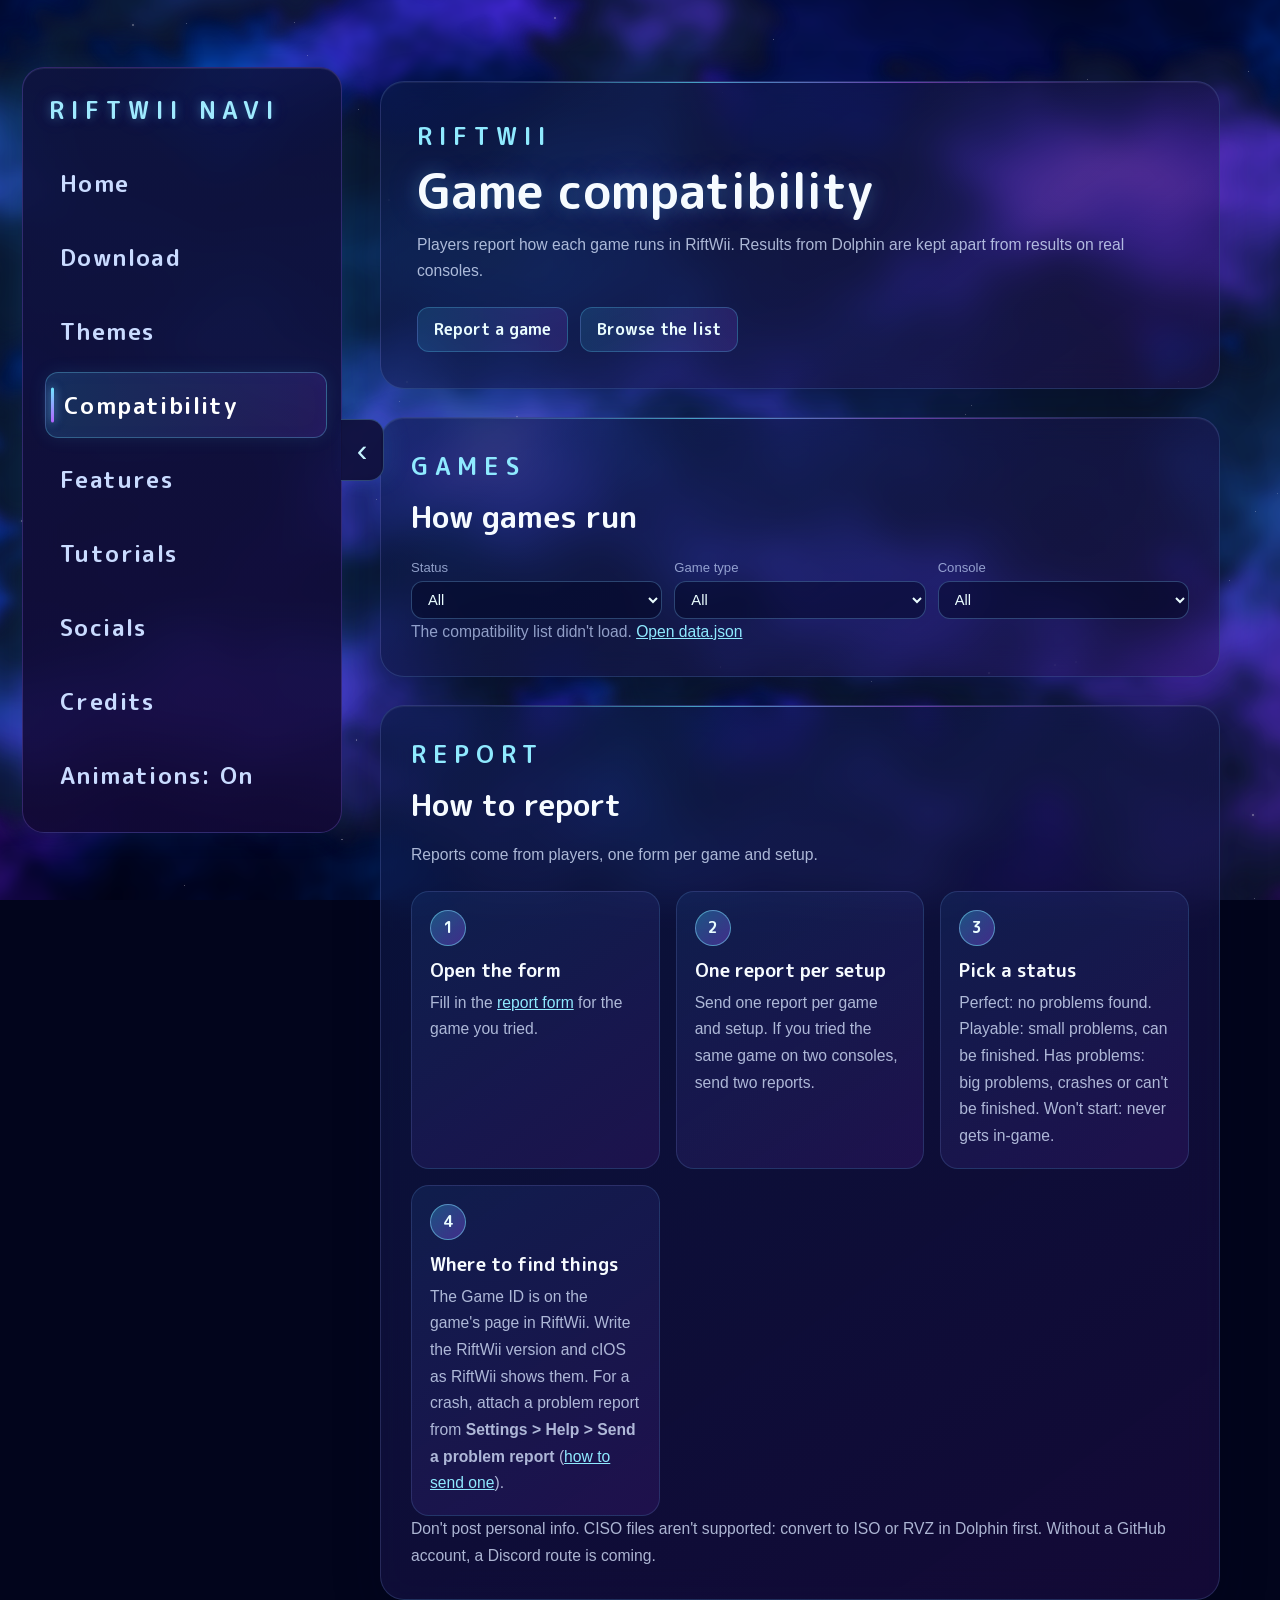
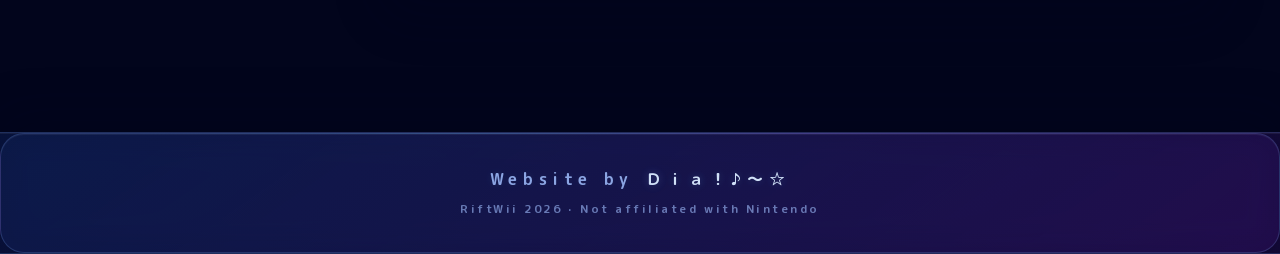
==== commit 8de40379: "Compatibility: a shared search link keeps its search Opening compatibility.html#q=Mario or #list?q=M" ====
--- a/site/compatibility.html
+++ b/site/compatibility.html
@@ -210,7 +210,7 @@
         </div>
     </footer>
 
-    <script src="java/script.js?v=20261105-1"></script>
+    <script src="java/script.js?v=20261105-2"></script>
 <script src="java/lightbox.js?v=20261021-6"></script>
 </body>
 </html>
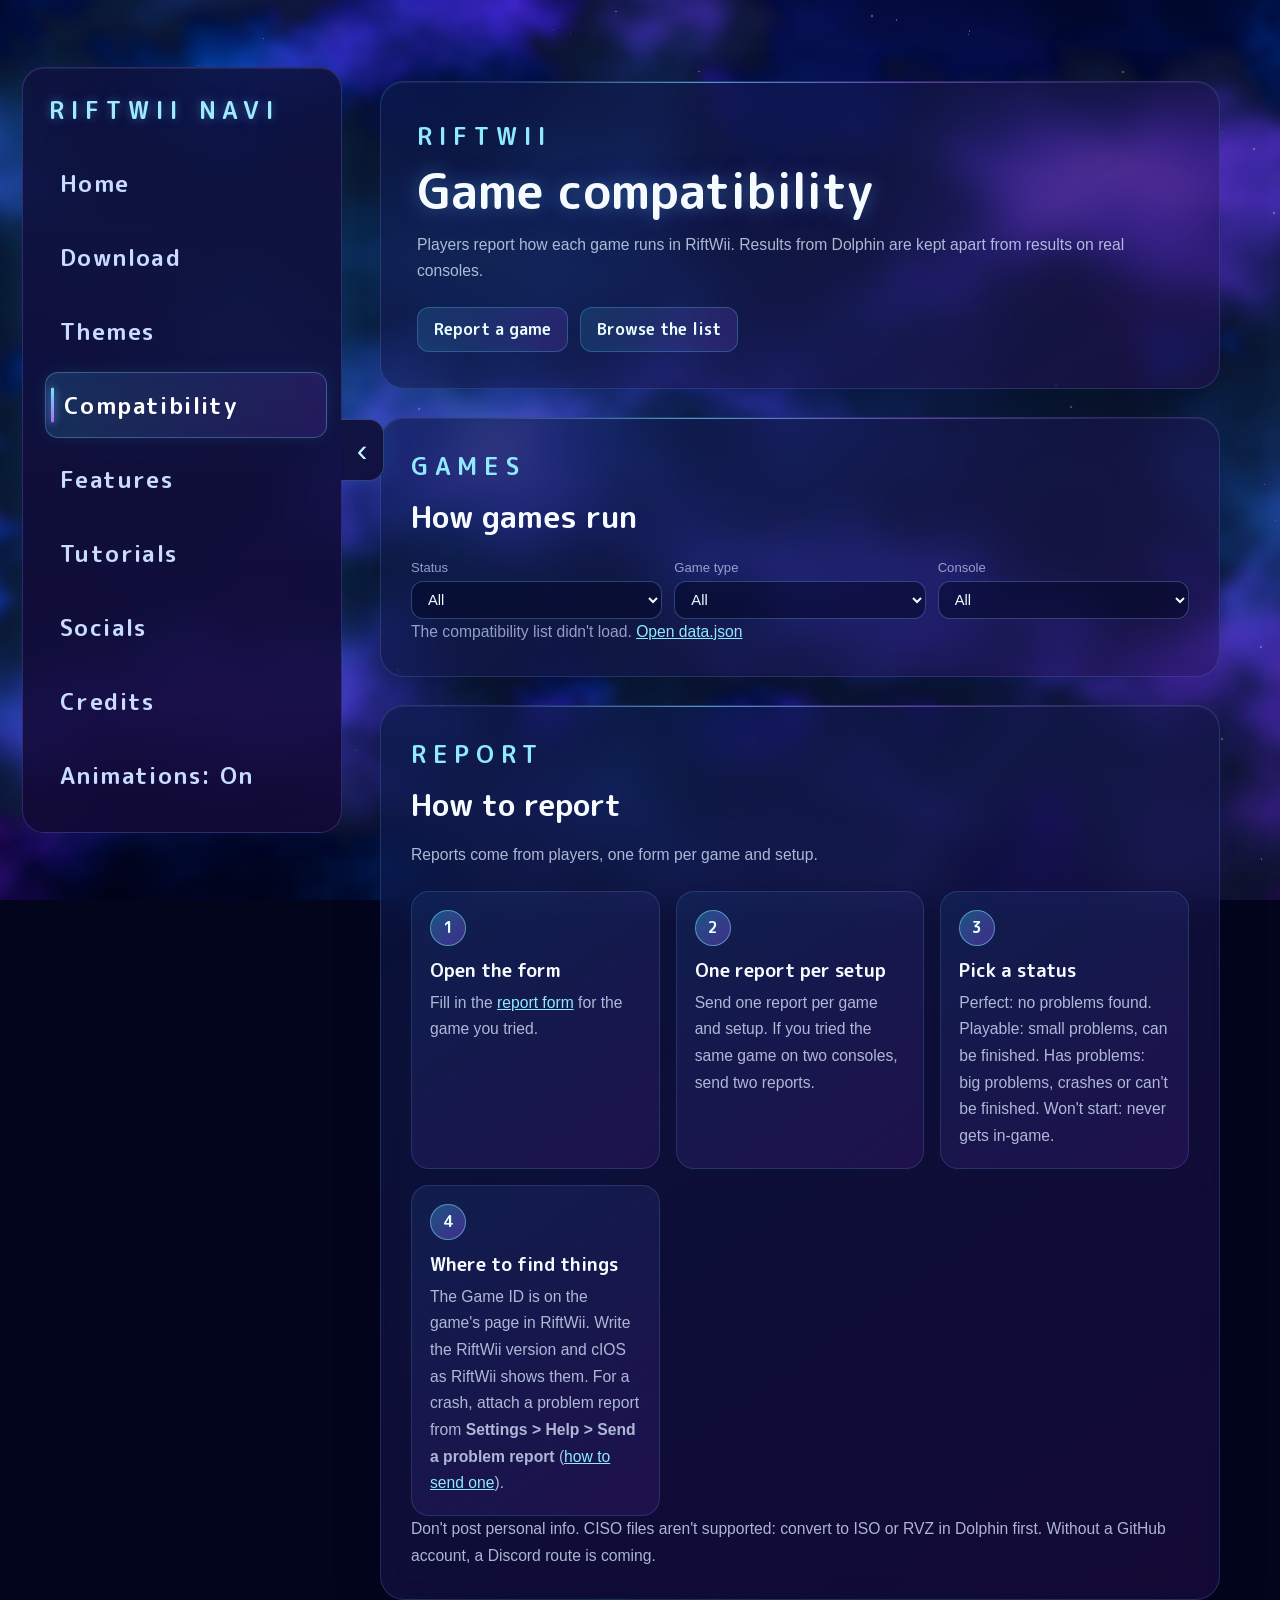
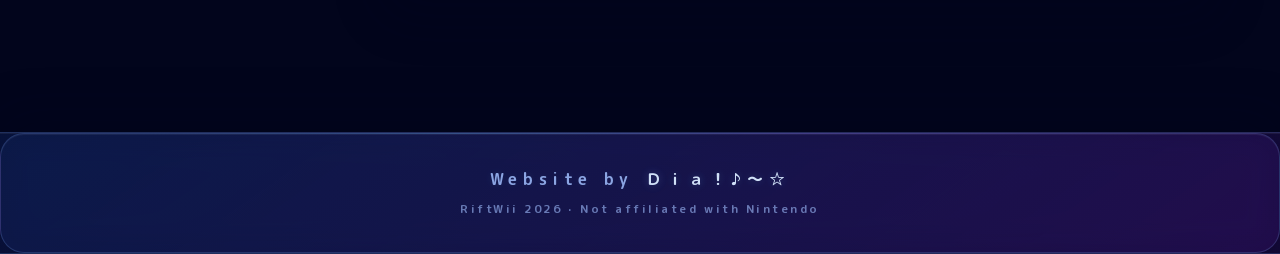
==== commit 12e92e20: "Merge main (the Compatibility page, #14) into the homepage fixes: the nav keeps the new Themes secti" ====
--- a/site/compatibility.html
+++ b/site/compatibility.html
@@ -8,7 +8,7 @@
     <title>Compatibility - RiftWii</title>
     <meta name="description" content="Which games run in RiftWii, as reported by players.">
     <link rel="stylesheet" href="css/lightbox.css?v=20261021-6">
-    <link rel="stylesheet" href="css/style.css?v=20261105-1">
+    <link rel="stylesheet" href="css/style.css?v=20261105-2">
 
     <meta property="og:title" content="RiftWii Compatibility">
     <meta
@@ -210,7 +210,7 @@
         </div>
     </footer>
 
-    <script src="java/script.js?v=20261105-2"></script>
+    <script src="java/script.js?v=20261105-3"></script>
 <script src="java/lightbox.js?v=20261021-6"></script>
 </body>
 </html>
--- a/site/css/style.css
+++ b/site/css/style.css
@@ -4647,3 +4647,14 @@
         border-radius: clamp(9px, 1.8vh, 13px) !important;
     }
 }
+
+
+.themes-image {
+    display: block;
+    width: 100%;
+    height: auto;
+    max-width: none;
+    margin: 20px 0;
+    object-fit: contain;
+    border-radius: 14px;
+}
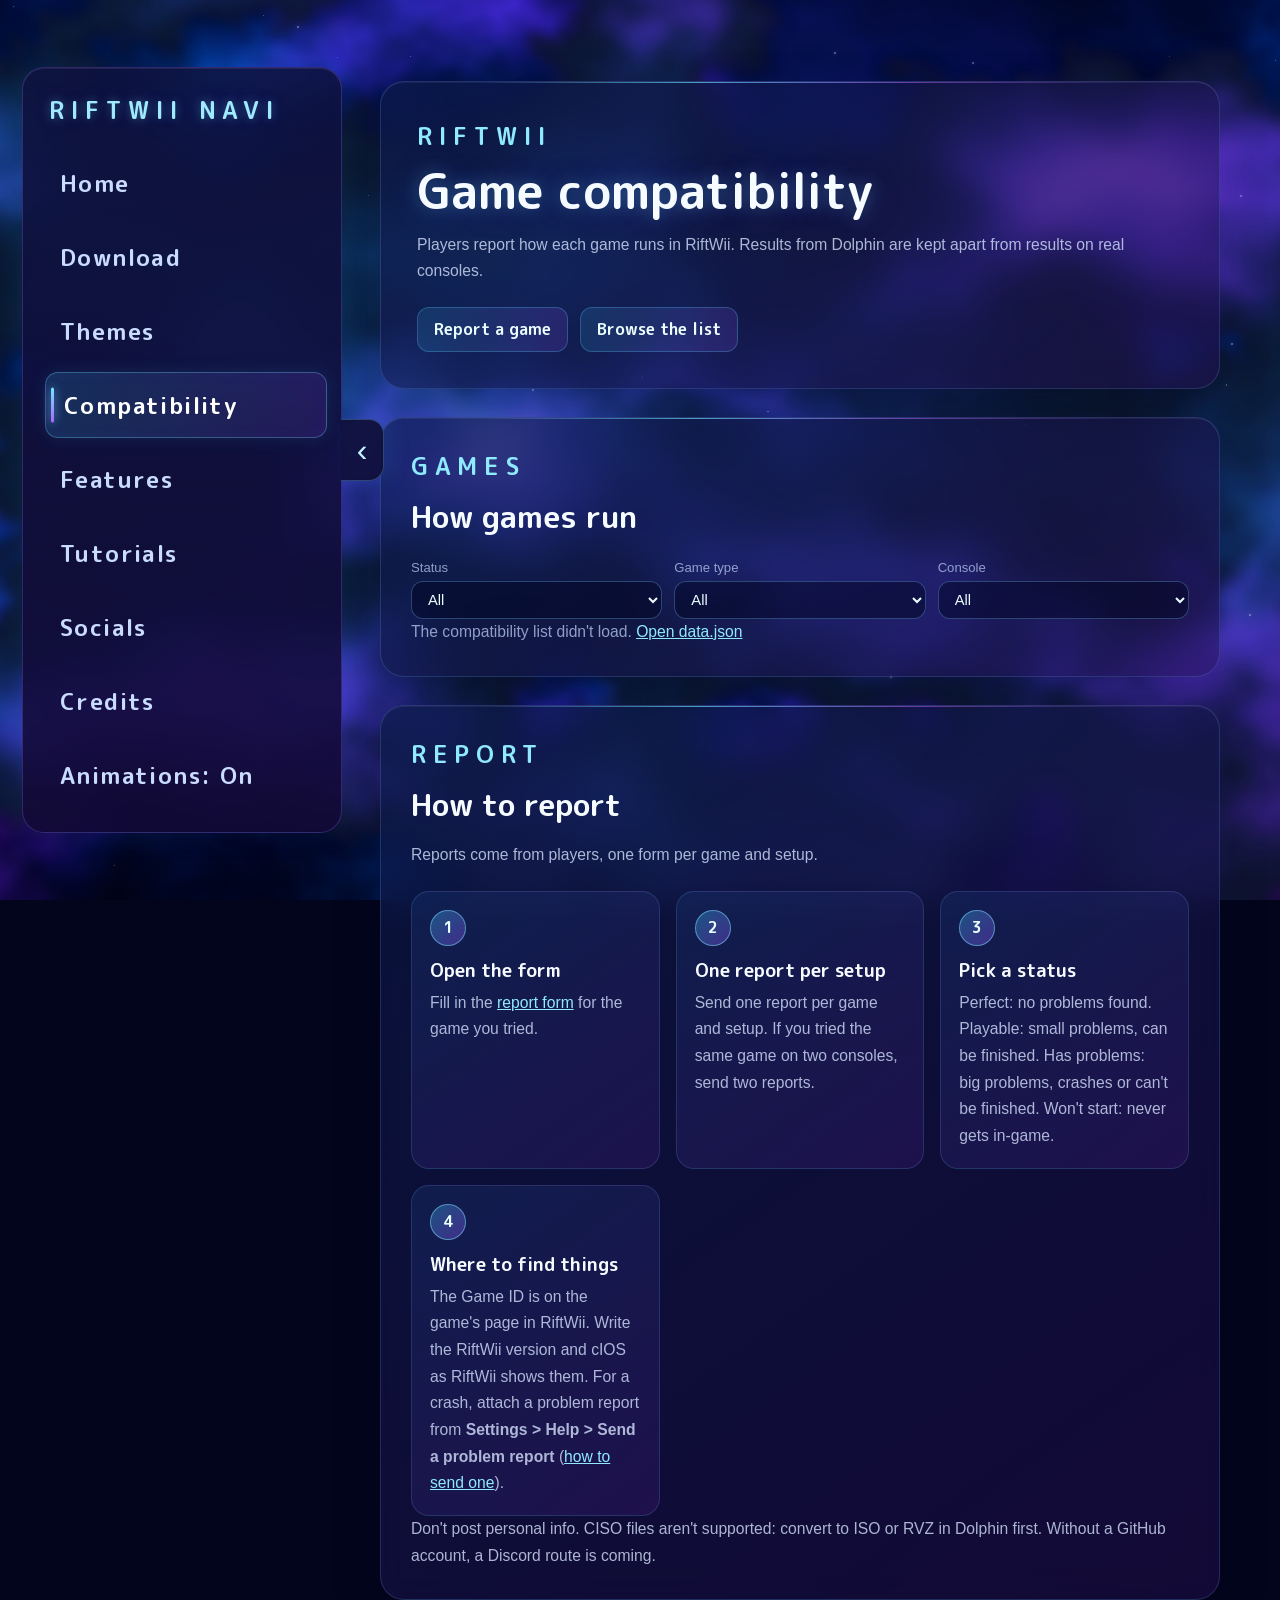
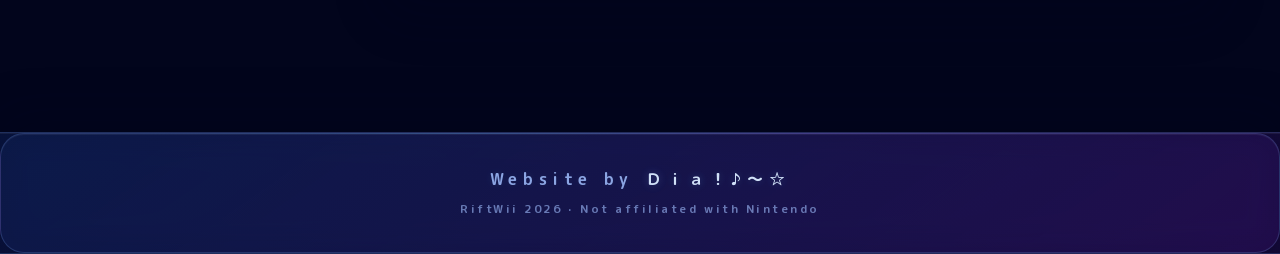
==== commit 7f227d18: "Homepage: a Compatibility section like the Themes one, so the side nav highlights Compatibility whil" ====
--- a/site/compatibility.html
+++ b/site/compatibility.html
@@ -8,7 +8,7 @@
     <title>Compatibility - RiftWii</title>
     <meta name="description" content="Which games run in RiftWii, as reported by players.">
     <link rel="stylesheet" href="css/lightbox.css?v=20261021-6">
-    <link rel="stylesheet" href="css/style.css?v=20261105-2">
+    <link rel="stylesheet" href="css/style.css?v=20261105-3">
 
     <meta property="og:title" content="RiftWii Compatibility">
     <meta
@@ -210,7 +210,7 @@
         </div>
     </footer>
 
-    <script src="java/script.js?v=20261105-3"></script>
+    <script src="java/script.js?v=20261105-4"></script>
 <script src="java/lightbox.js?v=20261021-6"></script>
 </body>
 </html>
--- a/site/css/style.css
+++ b/site/css/style.css
@@ -4649,7 +4649,8 @@
 }
 
 
-.themes-image {
+.themes-image,
+.compat-image {
     display: block;
     width: 100%;
     height: auto;
@@ -4657,4 +4658,4 @@
     margin: 20px 0;
     object-fit: contain;
     border-radius: 14px;
-}+}
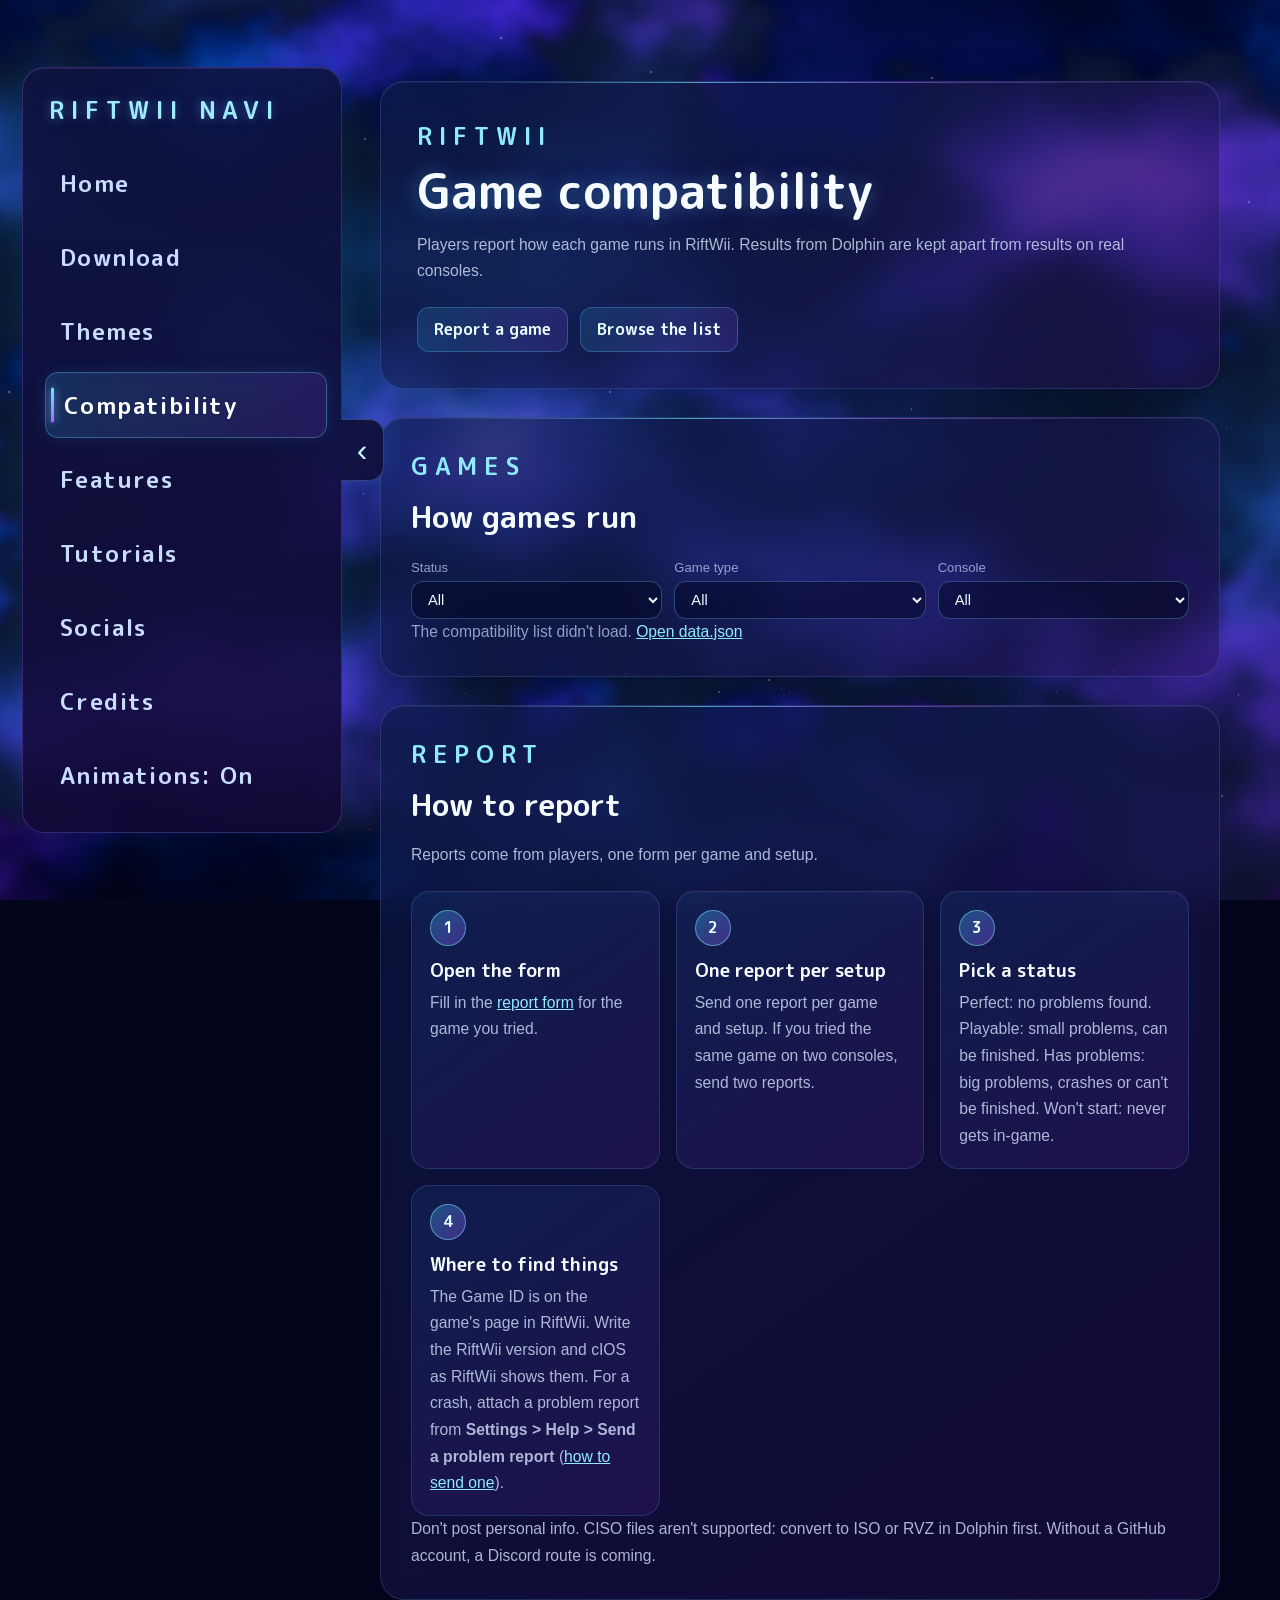
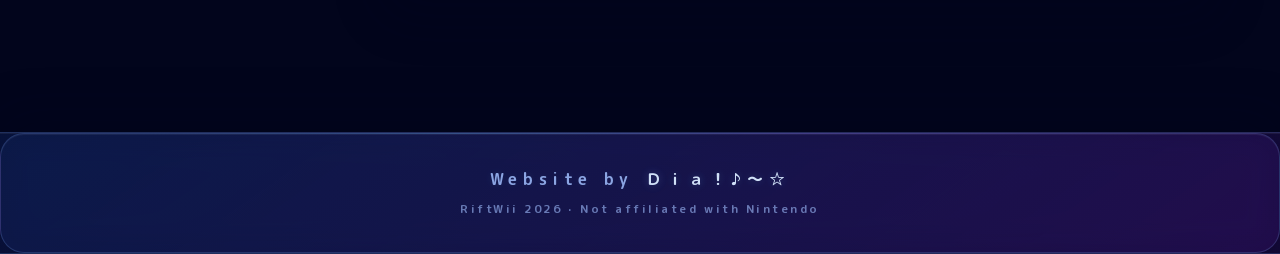
==== commit faab5b79: "Website: the Compatibility and Themes lists load again on riftwii.com. Both fetched their data from " ====
--- a/site/compatibility.html
+++ b/site/compatibility.html
@@ -210,7 +210,7 @@
         </div>
     </footer>
 
-    <script src="java/script.js?v=20261105-4"></script>
+    <script src="java/script.js?v=20261114-1"></script>
 <script src="java/lightbox.js?v=20261021-6"></script>
 </body>
 </html>
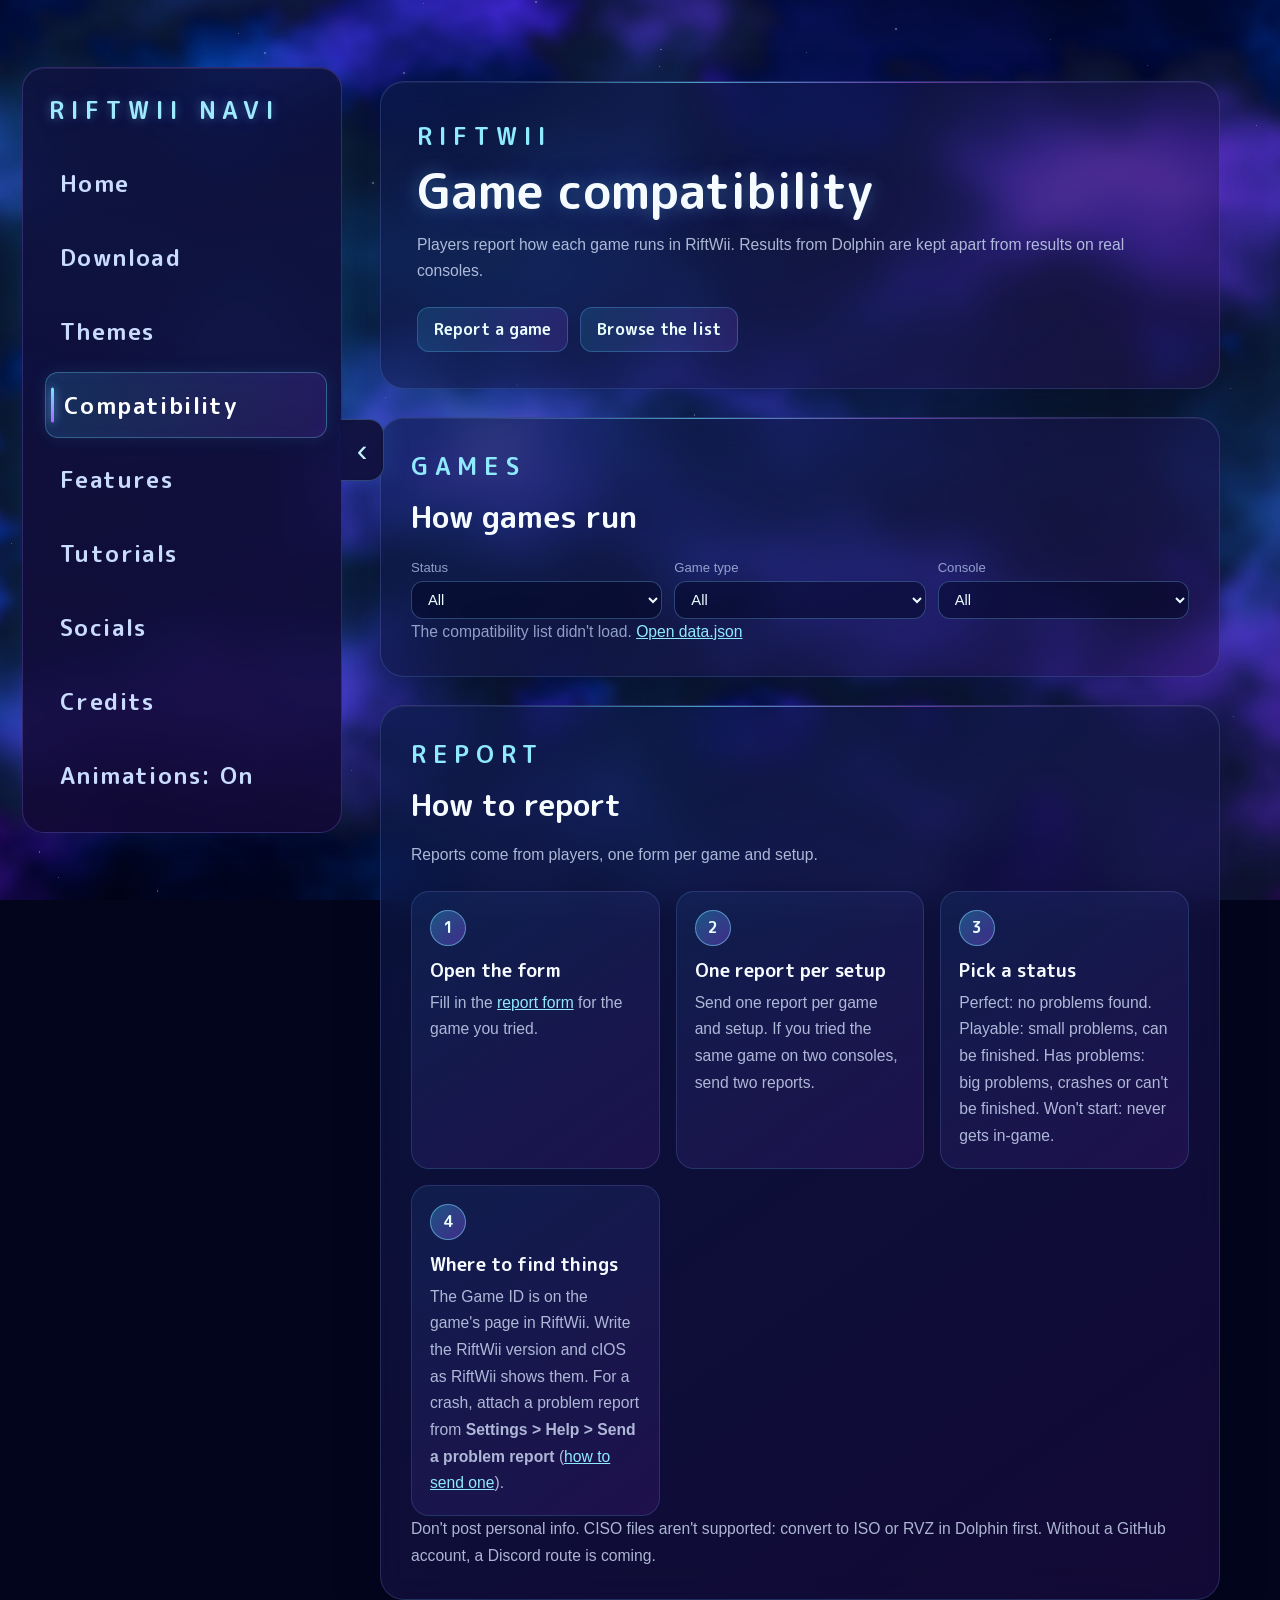
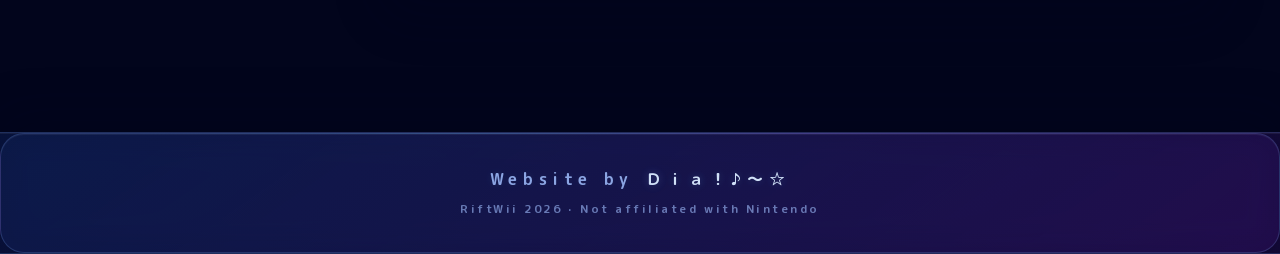
==== commit f4e24ca2: "Website: theme previews and downloads work again on riftwii.com. themes.json stores absolute riftwii" ====
--- a/site/compatibility.html
+++ b/site/compatibility.html
@@ -210,7 +210,7 @@
         </div>
     </footer>
 
-    <script src="java/script.js?v=20261114-1"></script>
+    <script src="java/script.js?v=20261114-2"></script>
 <script src="java/lightbox.js?v=20261021-6"></script>
 </body>
 </html>
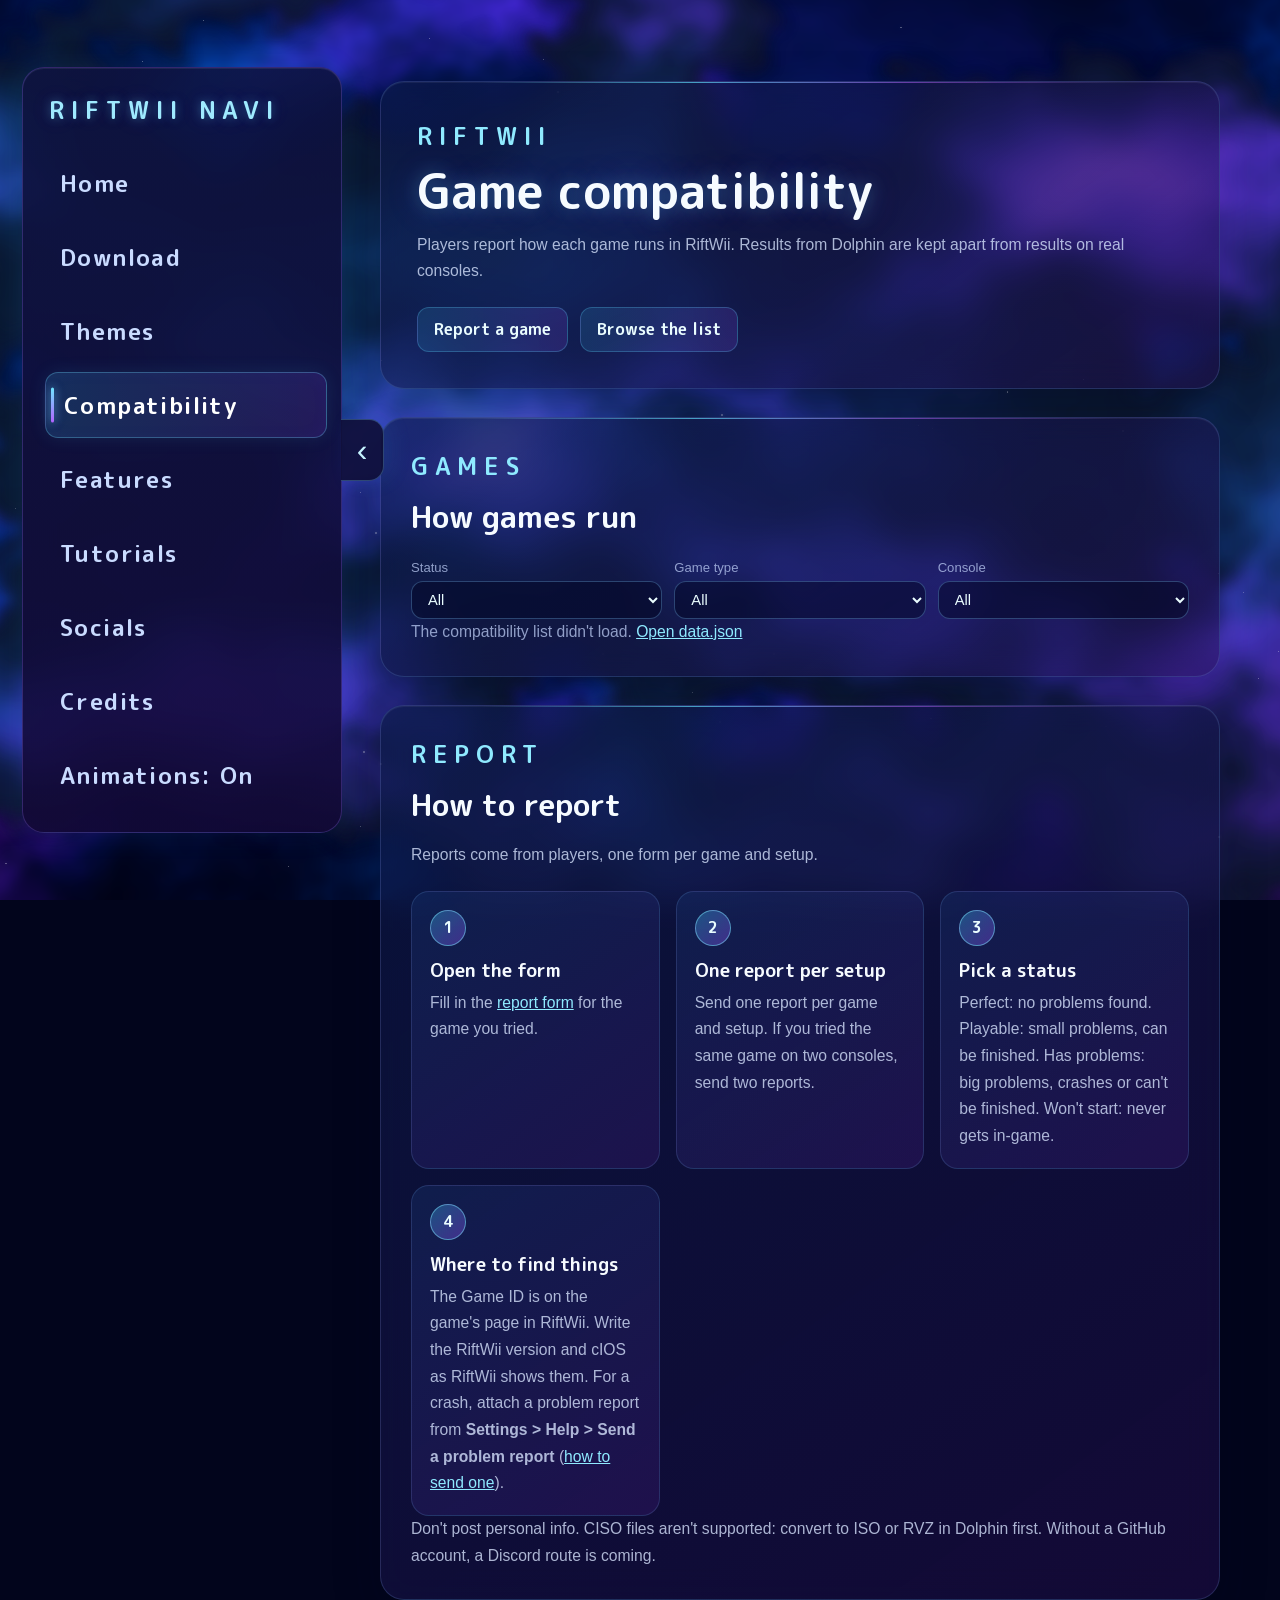
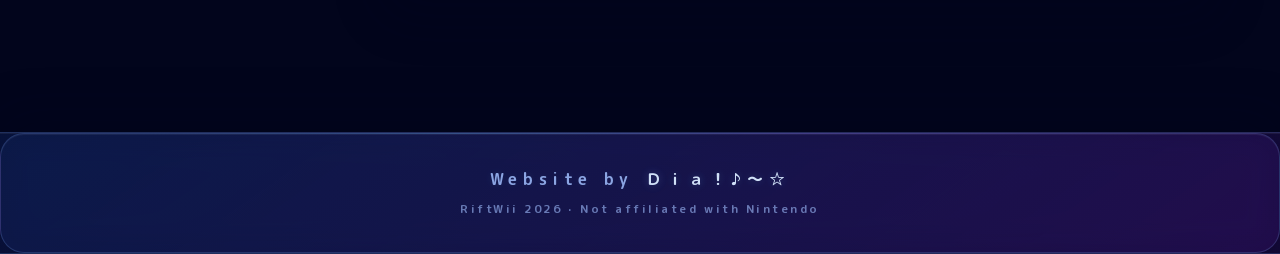
==== commit 52a0a70e: "Website: ownUrl parsed its base wrong, so theme previews and downloads stayed empty. Since the data " ====
--- a/site/compatibility.html
+++ b/site/compatibility.html
@@ -210,7 +210,7 @@
         </div>
     </footer>
 
-    <script src="java/script.js?v=20261114-2"></script>
+    <script src="java/script.js?v=20261114-3"></script>
 <script src="java/lightbox.js?v=20261021-6"></script>
 </body>
 </html>
